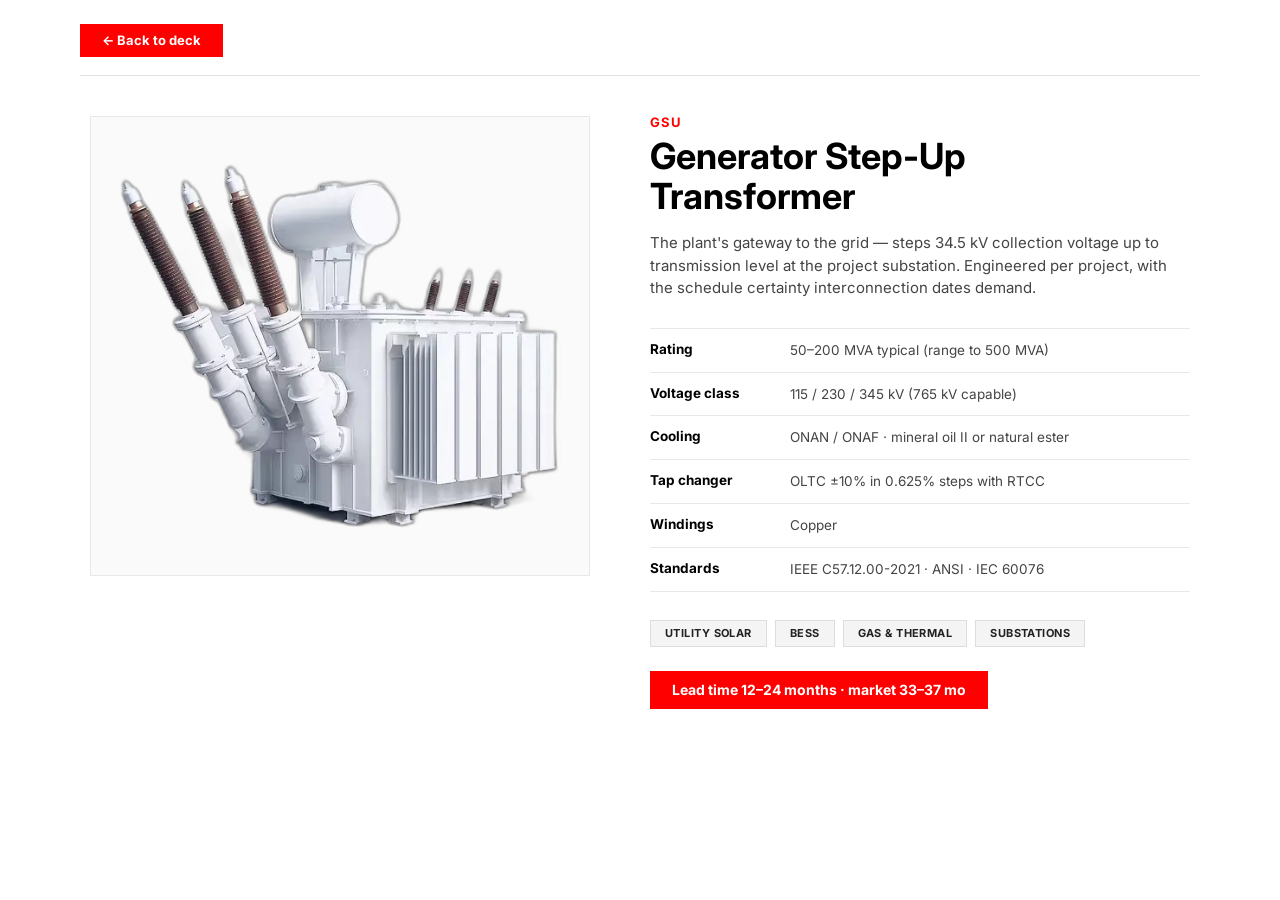
==== product.html @ 0262c98a "new changes in rwd" ====
<!DOCTYPE html>
<html lang="en">

<head>
  <meta charset="UTF-8" />
  <meta name="viewport" content="width=device-width, initial-scale=1.0" />
  <title>Product Details – Unimacts</title>
  <link rel="preconnect" href="https://fonts.googleapis.com" />
  <link rel="preconnect" href="https://fonts.gstatic.com" crossorigin />
  <link
    href="https://fonts.googleapis.com/css2?family=Kanit:wght@400;500;600&family=Inter:wght@400;500;600;700;800&display=swap"
    rel="stylesheet" />
  <link rel="stylesheet" href="style.css" />
  <style>
    /* Standalone Product Page Specific Styles */
    body {
      background: #fff;
      color: #111;
      font-family: Inter, sans-serif;
      margin: 0;
      padding: 0;
      min-height: 100vh;
    }

    .product-standalone {
      width: 100%;
      max-width: 1200px;
      margin: 0 auto;
      padding: 24px 40px 60px;
      box-sizing: border-box;
    }

    .ps-header {
      display: flex;
      align-items: center;
      justify-content: space-between;
      padding-bottom: 18px;
      border-bottom: 1px solid #e0e0e0;
      margin-bottom: 40px;
    }

    .ps-back {
      background: #FF0000;
      color: #fff;
      border: none;
      padding: 10px 22px;
      font: 700 13px/1 Inter, sans-serif;
      cursor: pointer;
      text-decoration: none;
      display: inline-flex;
      align-items: center;
      gap: 6px;
      transition: background 0.15s;
    }

    .ps-back:hover {
      background: #d00000;
    }

    .ps-nav {
      display: flex;
      align-items: center;
      gap: 0;
    }

    .ps-nav-btn {
      background: #f4f4f4;
      border: 1px solid #ddd;
      padding: 9px 18px;
      font: 700 12px/1 Inter, sans-serif;
      cursor: pointer;
      color: #000;
      text-transform: uppercase;
      transition: background 0.15s;
    }

    .ps-nav-btn:hover:not(:disabled) {
      background: #e5e5e5;
    }

    .ps-nav-btn:disabled {
      opacity: 0.35;
      cursor: default;
    }

    .ps-counter {
      border-top: 1px solid #ddd;
      border-bottom: 1px solid #ddd;
      padding: 9px 16px;
      font: 500 13px/1 Inter, sans-serif;
      color: #333;
      white-space: nowrap;
      background: #fff;
    }

    .ps-body {
      display: flex;
      align-items: flex-start;
      justify-content: center;
      gap: 60px;
    }

    .ps-image-wrap {
      flex: 0 0 500px;
      width: 500px;
      height: 460px;
      background: #fafafa;
      border: 1px solid #e8e8e8;
      display: flex;
      align-items: center;
      justify-content: center;
      padding: 24px;
      box-sizing: border-box;
    }

    .ps-image {
      max-width: 100%;
      max-height: 100%;
      object-fit: contain;
    }

    .ps-details {
      flex: 1;
      max-width: 540px;
      display: flex;
      flex-direction: column;
    }

    .ps-code {
      font: 700 13px/1 Inter, sans-serif;
      letter-spacing: 0.06em;
      color: #FF0000;
      text-transform: uppercase;
      margin-bottom: 8px;
      display: block;
    }

    .ps-name {
      font: 700 36px/1.1 Inter, sans-serif;
      color: #000;
      margin-bottom: 16px;
    }

    .ps-desc {
      font: 400 15px/1.5 Inter, sans-serif;
      color: #444;
      margin-bottom: 28px;
    }

    .ps-specs {
      width: 100%;
      border-collapse: collapse;
      margin-bottom: 28px;
    }

    .ps-specs tr {
      border-top: 1px solid #e8e8e8;
    }

    .ps-specs tr:last-child {
      border-bottom: 1px solid #e8e8e8;
    }

    .ps-spec-label {
      font: 700 13.5px/1.3 Inter, sans-serif;
      color: #000;
      padding: 12px 16px 12px 0;
      width: 140px;
      vertical-align: top;
    }

    .ps-spec-val {
      font: 400 13.5px/1.4 Inter, sans-serif;
      color: #444;
      padding: 12px 0;
    }

    .ps-tags {
      display: flex;
      flex-wrap: wrap;
      gap: 8px;
      margin-bottom: 24px;
    }

    .ps-tag {
      background: #f4f4f4;
      border: 1px solid #ddd;
      padding: 7px 14px;
      font: 700 11px/1 Inter, sans-serif;
      letter-spacing: 0.04em;
      color: #222;
      text-transform: uppercase;
    }

    .ps-lead {
      display: inline-block;
      width: fit-content;
      background: #FF0000;
      padding: 12px 22px;
      font: 700 14px/1 Inter, sans-serif;
      color: #fff;
    }

    .ps-nav-bottom {
      display: none;
    }

    /* Mobile RWD Rules */
    @media (max-width: 768px) {
      .product-standalone {
        padding: 16px 16px 40px;
      }

      .ps-header {
        padding-bottom: 12px;
        margin-bottom: 20px;
        border-bottom: 1px solid #ebebeb;
      }

      .ps-back {
        padding: 10px 16px;
        font-size: 13px;
      }

      .ps-body {
        flex-direction: column;
        gap: 20px;
        align-items: stretch;
      }

      .ps-image-wrap {
        width: 100%;
        height: 260px;
        flex: none;
        padding: 16px;
        border: none;
      }

      .ps-details {
        max-width: 100%;
      }

      .ps-name {
        font-size: 22px;
        margin-bottom: 10px;
      }

      .ps-desc {
        font-size: 13px;
        margin-bottom: 20px;
      }

      .ps-specs {
        margin-bottom: 20px;
      }

      .ps-spec-label {
        font-size: 13px;
        width: 40%;
      }

      .ps-spec-val {
        font-size: 13px;
        width: 60%;
      }

      .ps-tags {
        display: grid;
        grid-template-columns: 1fr 1fr;
        gap: 8px;
        margin-bottom: 20px;
      }

      .ps-tag {
        text-align: center;
        justify-content: center;
        padding: 10px 8px;
        border: none;
      }

      .ps-lead {
        display: block;
        width: 100%;
        text-align: center;
        box-sizing: border-box;
        margin-bottom: 20px;
      }

      .ps-nav-bottom {
        display: flex;
        align-items: center;
        justify-content: space-between;
        padding-top: 16px;
        border-top: 1px solid #ebebeb;
        margin-top: 10px;
        width: 100%;
      }
    }
  </style>
</head>

<body>
  <div class="product-standalone">
    <header class="ps-header">
      <a class="ps-back" href="index.html">← Back to deck</a>
    </header>

    <main class="ps-body">
      <div class="ps-image-wrap">
        <img class="ps-image" id="ps-image" src="" alt="" />
      </div>
      <div class="ps-details">
        <span class="ps-code" id="ps-code"></span>
        <h2 class="ps-name" id="ps-name"></h2>
        <p class="ps-desc" id="ps-desc"></p>
        <table class="ps-specs" id="ps-specs"></table>
        <div class="ps-tags" id="ps-tags"></div>
        <div class="ps-lead" id="ps-lead"></div>

        <nav class="ps-nav ps-nav-bottom">
          <button class="ps-nav-btn" id="ps-prev-bottom">← Prev</button>
          <span class="ps-counter" id="ps-counter-bottom">1 / 21</span>
          <button class="ps-nav-btn" id="ps-next-bottom">Next →</button>
        </nav>
      </div>
    </main>
  </div>

  <script>
    (() => {
      const PRODUCTS = [
        {
          code: 'GSU', name: 'Generator Step-Up\nTransformer', category: 'SOLAR & BESS',
          desc: 'The plant\'s gateway to the grid — steps 34.5 kV collection voltage up to transmission level at the project substation. Engineered per project, with the schedule certainty interconnection dates demand.',
          specs: [
            ['Rating', '50–200 MVA typical (range to 500 MVA)'],
            ['Voltage class', '115 / 230 / 345 kV (765 kV capable)'],
            ['Cooling', 'ONAN / ONAF · mineral oil II or natural ester'],
            ['Tap changer', 'OLTC ±10% in 0.625% steps with RTCC'],
            ['Windings', 'Copper'],
            ['Standards', 'IEEE C57.12.00-2021 · ANSI · IEC 60076'],
          ],
          tags: ['UTILITY SOLAR', 'BESS', 'GAS & THERMAL', 'SUBSTATIONS'],
          lead: 'Lead time 12–24 months · market 33–37 mo',
          img: 'public/prod_big.png'
        },
        {
          code: 'MVS', name: 'MV Switchgear &\nReclosers', category: 'SOLAR & BESS',
          desc: 'Collection-system switching and protection at 34.5 kV — RMU loops, arc-resistant lineups and reclosers with IEC 61850 communication for full SCADA integration.',
          specs: [
            ['Voltage', '34.5 kV collection system'],
            ['Configuration', 'RMU, arc-resistant, load-break'],
            ['Interrupting', 'Vacuum or SF₆ · 25 kA'],
            ['Protection', 'IED relay · IEC 61850 / DNP3 SCADA ready'],
            ['Enclosure', 'NEMA 3R · stainless hardware'],
            ['Standards', 'IEEE C37 · IEC 62271'],
          ],
          tags: ['UTILITY SOLAR', 'BESS'],
          lead: 'Lead time 14–20 months · market 24–30 mo',
          img: 'public/prod_big2.png'
        },
        {
          code: 'HVS / GIS', name: 'HV Switchgear &\nBreakers', category: 'SOLAR & BESS',
          desc: 'Transmission-level interruption from 115 to 345 kV in dead-tank or GIS configurations — engineered to match interconnection queue requirements and site footprint constraints.',
          specs: [
            ['Voltage', '115–345 kV'],
            ['Type', 'Dead-tank · AIS / GIS'],
            ['Interrupting', '40–63 kA · 3-cycle'],
            ['Operation', 'Motor-operated · spring-charged mechanism'],
            ['Monitoring', 'SF₆ density, partial discharge optional'],
            ['Standards', 'IEEE C37.06 · IEC 62271-100'],
          ],
          tags: ['UTILITY SOLAR', 'GAS & THERMAL', 'SUBSTATIONS'],
          lead: 'Lead time 18–26 months · market 30–40 mo',
          img: 'public/prod_big3.png'
        },
        {
          code: 'AUX', name: 'Station-Service /\nAuxiliary', category: 'SOLAR & BESS',
          desc: 'House power for inverter skids, tracker drives and plant controls — compact pad-mount or unit-substation packages pre-tested and ready to drop on concrete pads.',
          specs: [
            ['Rating', '0.5–2 MVA'],
            ['Primary', '34.5 kV or 13.8 kV'],
            ['Secondary', '480Y/277 V or 208Y/120 V'],
            ['Type', 'Pad-mount or unit-substation'],
            ['Windings', 'Copper · aluminum available'],
            ['Standards', 'IEEE C57.12.20 · ANSI'],
          ],
          tags: ['UTILITY SOLAR', 'BESS', 'SUBSTATIONS'],
          lead: 'Lead time 8–14 months · market 16–24 mo',
          img: 'public/prod_big4.png'
        },
        {
          code: 'PMT', name: 'Pad-Mount\nDistribution', category: 'SOLAR & BESS',
          desc: 'Step-up transformers at each solar inverter or BESS container — loop-feed, radial, vegetable oil (FR3) options for environmental compliance.',
          specs: [
            ['Rating', '1–5 MVA'],
            ['Primary', '34.5 kV'],
            ['Secondary', '600 V / 800 V / 1.5 kV'],
            ['Fluid', 'FR3 natural ester / mineral oil'],
            ['Protection', 'Bay-O-Net, current-limiting fuses'],
            ['Standards', 'IEEE C57.12.34 · ANSI'],
          ],
          tags: ['UTILITY SOLAR', 'BESS'],
          lead: 'Lead time 10–16 months · market 20–28 mo',
          img: 'public/prod_big5.png'
        },
        {
          code: 'IDC', name: 'Inverter Duty\nTransformers', category: 'SOLAR & BESS',
          desc: 'Multi-winding transformers designed for non-linear harmonic loads from central PV inverters — electrostatic shielding, heavy copper windings and custom voltage taps.',
          specs: [
            ['Rating', '2.5–7.5 MVA'],
            ['Winding config', '3-winding or 4-winding (split LV)'],
            ['Primary', '34.5 kV'],
            ['Secondary', '600 V–1.5 kV inverter outputs'],
            ['Shielding', 'Electrostatic shield between HV & LV'],
            ['Standards', 'IEEE C57.159 · IEC 60076-16'],
          ],
          tags: ['UTILITY SOLAR'],
          lead: 'Lead time 12–18 months · market 24–32 mo',
          img: 'public/prod_big6.png'
        },
        {
          code: 'BXT', name: 'BESS Coupling\nTransformers', category: 'SOLAR & BESS',
          desc: 'Bidirectional power flow transformers engineered for rapid ramp-rate thermal cycling in battery storage systems — reinforced mechanical clamping and low-loss core steel.',
          specs: [
            ['Rating', '2–6 MVA'],
            ['Duty', 'Bi-directional charge / discharge'],
            ['Thermal class', '65°C rise / 80°C hot-spot rating'],
            ['Fluid', 'Synthetic ester / FR3 / mineral oil'],
            ['Taps', 'DETC ±2 × 2.5%'],
            ['Standards', 'IEEE C57.12.00 · IEC 60076'],
          ],
          tags: ['BESS'],
          lead: 'Lead time 10–16 months · market 22–30 mo',
          img: 'public/prod_big7.png'
        },
        {
          code: 'CAB', name: 'Medium Voltage\nCable & Bus', category: 'SOLAR & BESS',
          desc: '34.5 kV feeder cables, junction boxes and rigid busbar systems connecting inverter skids to the project substation — EPR / XLPE insulation with aluminum or copper conductors.',
          specs: [
            ['Voltage', '35 kV MV distribution'],
            ['Conductor', 'Copper or aluminum (MV-105)'],
            ['Insulation', 'EPR or TR-XLPE 133% insulation level'],
            ['Shielding', '5 mil copper tape / concentric neutral'],
            ['Jacket', 'PVC / PE sunlight-resistant'],
            ['Standards', 'ICEA S-94-649 · AEIC CS8 · UL 1072'],
          ],
          tags: ['UTILITY SOLAR', 'BESS', 'SUBSTATIONS'],
          lead: 'Lead time 6–10 months · market 14–20 mo',
          img: 'public/prod_big8.png'
        },
        {
          code: 'GSU-D', name: 'Generator Step-Up\n(Data Centre)', category: 'DATA CENTRES',
          desc: 'Dedicated high-reliability step-up transformers connecting hyperscale campus substations to utility 115–345 kV lines — engineered for zero unscheduled downtime.',
          specs: [
            ['Rating', '100–300 MVA'],
            ['Primary', '115 / 230 / 345 kV'],
            ['Secondary', '34.5 kV or 13.8 kV distribution'],
            ['Redundancy', 'N+1 / N+2 design alignment'],
            ['Noise level', 'Reduced sound levels (<65 dB available)'],
            ['Standards', 'IEEE C57.12.00 · ANSI'],
          ],
          tags: ['DATA CENTRES', 'SUBSTATIONS'],
          lead: 'Lead time 14–22 months · market 30–38 mo',
          img: 'public/prod_big9.png'
        },
        {
          code: 'DRY', name: 'Cast Resin Dry-Type\nTransformers', category: 'DATA CENTRES',
          desc: 'Indoor white-space power distribution transformers — epoxy cast resin insulation eliminates fire hazard, liquid leaks and toxic fumes inside server halls.',
          specs: [
            ['Rating', '500 kVA – 5 MVA'],
            ['Voltage', '15 kV / 34.5 kV primary · 480 V secondary'],
            ['Enclosure', 'NEMA 1 / NEMA 3R ventilated'],
            ['Class', 'Class H (180°C) / F (155°C)'],
            ['Fire rating', 'F1 fire behavior / C2 climatic class'],
            ['Standards', 'IEEE C57.12.01 · IEC 60076-11'],
          ],
          tags: ['DATA CENTRES'],
          lead: 'Lead time 6–12 months · market 14–22 mo',
          img: 'public/prod_big10.png'
        },
        {
          code: 'PDU', name: 'Power Distribution\nUnits (PDU)', category: 'DATA CENTRES',
          desc: 'Precision server-rack power conditioning and monitoring units — integrated isolation transformer, static switch, branch circuit monitoring and intelligent RPP outputs.',
          specs: [
            ['Rating', '100–800 kVA'],
            ['Input', '480 V 3-phase'],
            ['Output', '208Y/120 V or 415Y/240 V'],
            ['Monitoring', 'Individual breaker metering · Modbus/SNMP'],
            ['Efficiency', 'DOE 2016 high-efficiency core'],
            ['Standards', 'UL 60950-1 · UL 891 · NFPA 70'],
          ],
          tags: ['DATA CENTRES'],
          lead: 'Lead time 4–8 months · market 12–18 mo',
          img: 'public/prod_big11.png'
        },
        {
          code: 'STS', name: 'Static Transfer\nSwitches', category: 'DATA CENTRES',
          desc: 'Sub-cycle transfer switches providing seamless transfer between two independent AC sources for dual-corded server redundancy.',
          specs: [
            ['Rating', '100–1200 A'],
            ['Transfer time', '<4 ms (quarter cycle)'],
            ['Voltage', '208 V / 480 V 3-phase'],
            ['Topology', 'SCR solid-state switching'],
            ['Communication', 'Dual Ethernet · SNMP · Modbus TCP'],
            ['Standards', 'UL 1008S · IEC 62310'],
          ],
          tags: ['DATA CENTRES'],
          lead: 'Lead time 4–8 months · market 10–16 mo',
          img: 'public/prod_big12.png'
        },
        {
          code: 'UPS', name: 'Uninterruptible Power\nSupply Systems', category: 'DATA CENTRES',
          desc: 'Hyperscale modular double-conversion UPS systems — high-density VFR topology with lithium-ion battery cabinet integration for continuous mission-critical uptime.',
          specs: [
            ['Rating', '500 kW – 2.5 MW per module'],
            ['Efficiency', 'Up to 99% in ECO mode / 97% double-conv.'],
            ['Battery', 'Li-ion or VRLA cabinet compatible'],
            ['Parallel', 'Up to 8 modules (20 MW capacity)'],
            ['Standards', 'UL 1778 · IEC 62040'],
          ],
          tags: ['DATA CENTRES'],
          lead: 'Lead time 8–14 months · market 18–26 mo',
          img: 'public/prod_big13.png'
        },
        {
          code: 'BUS', name: 'High-Current Busway\n& Trackway', category: 'DATA CENTRES',
          desc: 'Overhead plug-in busway for flexible server rack power distribution — continuous open-channel track design allows instant tap-off box repositioning.',
          specs: [
            ['Rating', '800–5000 A'],
            ['Conductor', '100% copper or aluminum'],
            ['Voltage', 'Up to 600 V AC'],
            ['Short circuit', 'Up to 100 kA RMS symmetrical'],
            ['Standards', 'UL 857 · IEC 61439-6'],
          ],
          tags: ['DATA CENTRES'],
          lead: 'Lead time 4–8 months · market 10–16 mo',
          img: 'public/prod_big14.png'
        },
        {
          code: 'LVS', name: 'Low Voltage\nSwitchboards', category: 'DATA CENTRES',
          desc: 'Main distribution switchboards accepting transformer outputs and feeding PDUs, chillers and UPS trains — Drawout air circuit breakers with high interrupting capacity.',
          specs: [
            ['Rating', '2000–6000 A'],
            ['Voltage', '480 V / 600 V AC'],
            ['Breakers', 'Drawout power circuit breakers (100 kA)'],
            ['Form', 'Form 4 separation for maximum safety'],
            ['Standards', 'UL 891 · NEMA PB2 · ANSI C37.20.1'],
          ],
          tags: ['DATA CENTRES'],
          lead: 'Lead time 6–12 months · market 16–22 mo',
          img: 'public/prod_big15.png'
        },
        {
          code: 'MDS', name: 'Medium Voltage\nData Centre Sub', category: 'DATA CENTRES',
          desc: 'Turnkey indoor MV lineup for data centre central utility plants — 15–34.5 kV arc-resistant switchgear feeding multiple facility unit-substations.',
          specs: [
            ['Voltage', '13.8 kV / 34.5 kV'],
            ['Arc rating', 'Type 2B arc-resistant per IEEE C37.20.7'],
            ['Bus', '3000 A main bus · silver-plated copper'],
            ['Control', 'Dual redundant DC control power'],
            ['Standards', 'IEEE C37.20.2 · UL 1558'],
          ],
          tags: ['DATA CENTRES', 'SUBSTATIONS'],
          lead: 'Lead time 10–16 months · market 22–30 mo',
          img: 'public/prod_big16.png'
        },
        {
          code: 'GEN', name: 'Backup Diesel / Gas\nGenerator Sets', category: 'DATA CENTRES',
          desc: 'Mission-critical emergency standby generator packages — fast-start engines capable of accepting 100% block load in single step within 10 seconds.',
          specs: [
            ['Output', '2.0–4.0 MW per generator unit'],
            ['Engine', 'Tier 4 Final or EPA certified standby'],
            ['Enclosure', 'Walk-in sound-attenuated (75 dBA @ 7m)'],
            ['Fuel', 'Diesel / HVO biofuels / Natural Gas'],
            ['Standards', 'ISO 8528 · NFPA 110 Level 1'],
          ],
          tags: ['DATA CENTRES'],
          lead: 'Lead time 12–20 months · market 26–36 mo',
          img: 'public/prod_big17.png'
        },
        {
          code: 'ATS', name: 'Automatic Transfer\nSwitches', category: 'DATA CENTRES',
          desc: 'Utility-to-generator transfer switches with bypass-isolation design for maintenance without interrupting power to downstream data loads.',
          specs: [
            ['Rating', '800–4000 A'],
            ['Type', 'Bypass-isolation · open or closed transition'],
            ['Controller', 'Microprocessor touch-screen logic'],
            ['Enclosure', 'NEMA 1 / 3R stainless steel'],
            ['Standards', 'UL 1008 · NFPA 110'],
          ],
          tags: ['DATA CENTRES'],
          lead: 'Lead time 4–8 months · market 12–18 mo',
          img: 'public/prod_big18.png'
        },
        {
          code: 'CHL', name: 'Chiller Plant Power\n& Controls', category: 'DATA CENTRES',
          desc: 'Power distribution and variable frequency drive panels for data centre liquid cooling and CRAH/CRAC environmental control systems.',
          specs: [
            ['Rating', '480 V 3-phase'],
            ['Drive type', 'Active front-end VFD (low THD)'],
            ['Enclosure', 'NEMA 12 / 3R outdoor'],
            ['SCADA', 'BACnet IP / Modbus TCP integrated'],
            ['Standards', 'UL 508A · IEEE 519'],
          ],
          tags: ['DATA CENTRES'],
          lead: 'Lead time 6–10 months · market 14–20 mo',
          img: 'public/prod_big19.png'
        },
        {
          code: 'RHR', name: 'Harmonic Filters &\nReactors', category: 'DATA CENTRES',
          desc: 'Active and passive harmonic mitigation systems protecting facility power quality from VFD and UPS non-linear feedback.',
          specs: [
            ['Rating', '50–600 A active filter current'],
            ['Mitigation', '<5% THD-I compliant with IEEE 519'],
            ['Voltage', '480 V / 600 V'],
            ['Response', '<1 ms fast dynamic correction'],
            ['Standards', 'IEEE 519-2014 · UL 508'],
          ],
          tags: ['DATA CENTRES'],
          lead: 'Lead time 4–8 months · market 10–14 mo',
          img: 'public/prod_big20.png'
        },
        {
          code: 'RPP', name: 'Remote Power\nPanels (RPP)', category: 'DATA CENTRES',
          desc: 'Ultra-compact floor-mount distribution panels extending PDU capacity directly into high-density server rows.',
          specs: [
            ['Rating', '150–400 A'],
            ['Panelboards', 'Up to 4 × 42-circuit panelboards (168 ccts)'],
            ['Monitoring', 'Current, voltage, power per branch circuit'],
            ['Footprint', '24" x 24" tile-matching cabinet'],
            ['Standards', 'UL 891 · NFPA 70'],
          ],
          tags: ['DATA CENTRES'],
          lead: 'Lead time 4–8 months · market 10–14 mo',
          img: 'public/prod_big21.png'
        },
      ];

      const urlParams = new URLSearchParams(window.location.search);
      let productIdx = parseInt(urlParams.get('id') || '0', 10);
      if (isNaN(productIdx) || productIdx < 0 || productIdx >= PRODUCTS.length) {
        productIdx = 0;
      }

      const psImage = document.getElementById('ps-image');
      const psCode = document.getElementById('ps-code');
      const psName = document.getElementById('ps-name');
      const psDesc = document.getElementById('ps-desc');
      const psSpecs = document.getElementById('ps-specs');
      const psTags = document.getElementById('ps-tags');
      const psLead = document.getElementById('ps-lead');
      const psCounterTop = document.getElementById('ps-counter');
      const psCounterBottom = document.getElementById('ps-counter-bottom');
      const psPrevTop = document.getElementById('ps-prev');
      const psNextTop = document.getElementById('ps-next');
      const psPrevBottom = document.getElementById('ps-prev-bottom');
      const psNextBottom = document.getElementById('ps-next-bottom');

      function render(idx) {
        productIdx = idx;
        const p = PRODUCTS[idx];
        document.title = `${p.code} – ${p.name.replace('\n', ' ')} | Unimacts`;
        const countStr = `${idx + 1} / ${PRODUCTS.length}`;
        if (psCounterTop) psCounterTop.textContent = countStr;
        if (psCounterBottom) psCounterBottom.textContent = countStr;
        psImage.src = p.img;
        psImage.alt = p.name.replace('\n', ' ');
        psCode.textContent = p.code;
        psName.innerHTML = p.name.replace('\n', '<br>');
        psDesc.textContent = p.desc;

        psSpecs.innerHTML = p.specs.map(([label, val]) =>
          `<tr><td class="ps-spec-label">${label}</td><td class="ps-spec-val">${val}</td></tr>`
        ).join('');

        psTags.innerHTML = p.tags.map(t => `<span class="ps-tag">${t}</span>`).join('');
        psLead.textContent = p.lead;

        const isFirst = idx === 0;
        const isLast = idx === PRODUCTS.length - 1;
        if (psPrevTop) psPrevTop.disabled = isFirst;
        if (psNextTop) psNextTop.disabled = isLast;
        if (psPrevBottom) psPrevBottom.disabled = isFirst;
        if (psNextBottom) psNextBottom.disabled = isLast;

        // Update URL search query without full reload
        const newUrl = `${window.location.pathname}?id=${idx}`;
        window.history.replaceState({ path: newUrl }, '', newUrl);
      }

      function navigate(newIdx) {
        if (newIdx >= 0 && newIdx < PRODUCTS.length) {
          render(newIdx);
          window.scrollTo({ top: 0, behavior: 'smooth' });
        }
      }

      if (psPrevTop) psPrevTop.addEventListener('click', () => navigate(productIdx - 1));
      if (psNextTop) psNextTop.addEventListener('click', () => navigate(productIdx + 1));
      if (psPrevBottom) psPrevBottom.addEventListener('click', () => navigate(productIdx - 1));
      if (psNextBottom) psNextBottom.addEventListener('click', () => navigate(productIdx + 1));

      document.addEventListener('keydown', e => {
        if (e.key === 'ArrowRight') navigate(productIdx + 1);
        if (e.key === 'ArrowLeft') navigate(productIdx - 1);
      });

      render(productIdx);
    })();
  </script>
</body>

</html>
---- style.css ----
/* ══════════════════════════════════════
   PRODUCT DETAIL OVERLAY
══════════════════════════════════════ */

.product-overlay {
  position: fixed;
  inset: 0;
  z-index: 9999;
  background: #f0f0f0;
  display: flex;
  flex-direction: column;
  font-family: Inter, Arial, sans-serif;
}

.product-overlay[hidden] {
  display: none !important;
}

.po-header {
  display: flex;
  align-items: center;
  gap: 20px;
  padding: 0 28px;
  height: 56px;
  background: #fff;
  border-bottom: 1px solid #e0e0e0;
  flex-shrink: 0;
}

.po-back {
  background: #e02020;
  color: #fff;
  border: none;
  padding: 0 18px;
  height: 36px;
  font:
    600 13px/1 Inter,
    sans-serif;
  cursor: pointer;
  white-space: nowrap;
  flex-shrink: 0;
}

.po-category {
  font:
    600 13px/1 Inter,
    sans-serif;
  letter-spacing: 0.04em;
  color: #222;
  flex: 1;
}

.po-nav {
  display: flex;
  align-items: center;
  gap: 0;
  flex-shrink: 0;
}

.po-nav-btn {
  background: #fff;
  border: 1px solid #ccc;
  padding: 0 16px;
  height: 36px;
  font:
    500 13px/1 Inter,
    sans-serif;
  cursor: pointer;
  color: #222;
  transition: background 0.15s;
}

.po-nav-btn:hover {
  background: #f5f5f5;
}

.po-nav-btn:disabled {
  opacity: 0.35;
  cursor: default;
}

.po-counter {
  border-top: 1px solid #ccc;
  border-bottom: 1px solid #ccc;
  padding: 0 18px;
  height: 36px;
  display: flex;
  align-items: center;
  font:
    400 13px/1 Inter,
    sans-serif;
  color: #444;
  white-space: nowrap;
}

.po-body {
  flex: 1;
  display: flex;
  align-items: flex-start;
  justify-content: center;
  gap: 60px;
  padding: 48px 60px;
  min-height: 0;
  overflow: auto;
}

.po-image-wrap {
  flex: 0 0 510px;
  width: 510px;
  height: 480px;
  background: #fff;
  display: flex;
  align-items: center;
  justify-content: center;
  flex-shrink: 0;
  border: 1px solid #e8e8e8;
}

.po-image {
  max-width: 90%;
  max-height: 90%;
  object-fit: contain;
}

.po-details {
  flex: 1;
  min-width: 0;
  max-width: 540px;
  display: flex;
  flex-direction: column;
}

.po-code {
  font:
    700 12px/1 Inter,
    sans-serif;
  letter-spacing: 0.08em;
  color: #e02020;
  text-transform: uppercase;
  margin-bottom: 10px;
  display: block;
}

.po-name {
  font:
    700 38px/1.1 Inter,
    sans-serif;
  color: #111;
  margin-bottom: 20px;
}

.po-desc {
  font:
    400 15px/1.55 Inter,
    sans-serif;
  color: #444;
  margin-bottom: 28px;
}

.po-specs {
  width: 100%;
  border-collapse: collapse;
  margin-bottom: 28px;
}

.po-specs tr {
  border-top: 1px solid #ddd;
}

.po-specs tr:last-child {
  border-bottom: 1px solid #ddd;
}

.po-spec-label {
  font:
    700 13.5px/1 Inter,
    sans-serif;
  color: #111;
  padding: 11px 20px 11px 0;
  width: 140px;
  vertical-align: top;
  white-space: nowrap;
}

.po-spec-val {
  font:
    400 13.5px/1.4 Inter,
    sans-serif;
  color: #444;
  padding: 11px 0;
}

.po-tags {
  display: flex;
  flex-wrap: wrap;
  gap: 8px;
  margin-bottom: 20px;
}

.po-tag {
  border: 1px solid #999;
  padding: 6px 14px;
  font:
    600 11px/1 Inter,
    sans-serif;
  letter-spacing: 0.06em;
  color: #333;
  text-transform: uppercase;
}

.po-lead {
  display: inline-block;
  background: #e02020;
  padding: 12px 22px;
  font:
    600 14px/1 Inter,
    sans-serif;
  color: #fff;
}

/* Hide main page controls when product detail overlay is open */
body.overlay-open .scroll-progress,
body.overlay-open .arrow-nav,
body.overlay-open .dot-nav {
  display: none !important;
}

/* ── Global resets ── */
*,
*::before,
*::after {
  box-sizing: border-box;
  margin: 0;
  padding: 0;
}

html {
  scroll-behavior: smooth;
}

@media (min-width: 851px) {
  html {
    scroll-snap-type: y mandatory;
  }
}

html,
body {
  margin: 0;
  min-height: 100%;
  overflow-x: hidden;
}

body {
  font-family: Inter, Arial, sans-serif;
}

/* ── Scroll progress bar ── */
.scroll-progress {
  position: fixed;
  top: 0;
  left: 0;
  height: 5px;
  width: 0%;
  background: #ff0000;
  z-index: 2147483647;
  transition: width 0.55s cubic-bezier(0.22, 1, 0.36, 1);
  pointer-events: none;
}

/* ── Bottom-right arrow navigation ── */
.arrow-nav {
  position: fixed;
  bottom: 28px;
  right: 28px;
  display: flex;
  gap: 8px;
  z-index: 2147483647;
  pointer-events: all;
}

.arrow-btn {
  width: 38px;
  height: 38px;
  display: flex;
  align-items: center;
  justify-content: center;
  background: transparent;
  border: 1px solid rgba(255, 255, 255, 0.55);
  color: #fff;
  cursor: pointer;
  transition:
    border-color 0.25s ease,
    color 0.25s ease,
    background 0.25s ease;
}

.arrow-btn:hover {
  background: rgba(255, 255, 255, 0.12);
  border-color: rgba(255, 255, 255, 0.9);
}

.arrow-btn:disabled {
  opacity: 0.25;
  cursor: default;
  pointer-events: none;
}

/* On light sections switch to dark */
.arrow-nav.on-light .arrow-btn {
  border-color: rgba(0, 0, 0, 0.4);
  color: #000;
}

.arrow-nav.on-light .arrow-btn:hover {
  background: rgba(0, 0, 0, 0.08);
  border-color: rgba(0, 0, 0, 0.85);
}

/* ── Vertical dot navigation ── */
.dot-nav {
  display: none;
}

.dot {
  width: 9px;
  height: 9px;
  border-radius: 50%;
  border: none;
  background: rgba(255, 255, 255, 0.3);
  cursor: pointer;
  padding: 0;
  transition:
    background 0.3s ease,
    transform 0.3s ease;
  flex-shrink: 0;
}

.dot:hover {
  background: rgba(255, 255, 255, 0.65);
  transform: scale(1.3);
}

.dot.is-active {
  background: #fff;
  transform: scale(1.45);
}

/* Black dots on white-background sections */
.dot-nav.on-light .dot {
  background: rgba(0, 0, 0, 0.22);
}

.dot-nav.on-light .dot:hover {
  background: rgba(0, 0, 0, 0.55);
  transform: scale(1.3);
}

.dot-nav.on-light .dot.is-active {
  background: #000;
  transform: scale(1.45);
}

/* Scroll-snap alignment */
@media (min-width: 851px) {

  body>.hero,
  body>main,
  body>section {
    scroll-snap-align: start;
    scroll-snap-stop: always;
  }
}

/* Per-element staggered reveal */
.reveal {
  opacity: 0;
  transform: translateY(30px);
  transition:
    opacity 0.6s cubic-bezier(0.22, 1, 0.36, 1),
    transform 0.6s cubic-bezier(0.22, 1, 0.36, 1);
  will-change: opacity, transform;
}

.reveal.is-visible {
  opacity: 1;
  transform: translateY(0);
}

@media (prefers-reduced-motion: reduce) {
  html {
    scroll-behavior: auto;
    scroll-snap-type: none;
  }

  .reveal {
    opacity: 1 !important;
    transform: none !important;
    transition: none !important;
  }
}

/* ══════════════════════════════════════
   SECTION 1 — HERO
══════════════════════════════════════ */

.hero {
  width: 100%;
  height: 100vh;
  background-image: url("public/Frame 1.png");
  background-size: cover;
  background-position: center;
  background-repeat: no-repeat;
  display: flex;
  align-items: stretch;
  overflow: hidden;
  position: relative;
}

.hero-container {
  width: 92%;
  max-width: 1440px;
  margin: 0 auto;
  display: flex;
  flex-direction: column;
  height: 100%;
  position: relative;
}

.hero-header {
  position: absolute;
  top: 36px;
  left: 0;
  z-index: 10;
}

.body-grid {
  flex: 1;
  position: relative;
  width: 100%;
  height: 100%;
}

.text-block {
  position: absolute;
  top: 118px;
  left: 54%;
  transform: translateX(-50%);
  z-index: 10;
  width: 820px;
  max-width: 90%;
  display: flex;
  flex-direction: column;
  align-items: center;
  text-align: center;
}

.hero-heading {
  display: block;
  visibility: visible;
  width: 100%;
  color: #fff;
  text-align: center;
  font-family: "Kanit", sans-serif;
  font-size: 42px;
  font-weight: 500;
  line-height: 95%;
  letter-spacing: -0.84px;
  text-transform: uppercase;
  margin: 0 0 14px 0;
  opacity: 1;
  transform: none;
  transition: none;
  animation: none;
}

.hero-desc {
  display: block;
  visibility: visible;
  width: 680px;
  max-width: 100%;
  color: #fff;
  text-align: center;
  font-family: "Inter", sans-serif;
  font-size: 15px;
  font-weight: 400;
  line-height: 130%;
  margin: 0;
  opacity: 1;
  transform: none;
  transition: none;
  animation: none;
}

.left-col {
  position: absolute;
  bottom: 100px;
  left: 0;
  z-index: 10;
  display: flex;
  flex-direction: column;
}

.stats {
  display: flex;
  flex-direction: column;
  gap: 26px;
}

.stat {
  display: flex;
  flex-direction: column;
  gap: 2px;
}

.stat-value {
  color: #fff;
  font-family: "Kanit", sans-serif;
  font-size: 38px;
  font-weight: 600;
  line-height: 90%;
  letter-spacing: -0.76px;
  text-transform: uppercase;
}

.stat-label {
  color: #fff;
  font-family: "Inter", sans-serif;
  font-size: 15px;
  font-weight: 400;
  line-height: 120%;
  text-transform: capitalize;
}

.bottom-logo {
  position: absolute;
  bottom: 36px;
  left: 0;
  z-index: 10;
  display: flex;
  align-items: center;
}

.right-col {
  position: absolute;
  right: -30px;
  bottom: 0;
  width: 78%;
  height: 70%;
  display: flex;
  align-items: flex-end;
  justify-content: flex-end;
  z-index: 2;
  pointer-events: none;
}

.image-wrap {
  width: 100%;
  height: 100%;
  display: flex;
  align-items: flex-end;
  justify-content: flex-end;
}

.transformer-img {
  max-width: 100%;
  max-height: 100%;
  object-fit: contain;
  display: block;
  filter: drop-shadow(0 20px 40px rgba(0, 0, 0, 0.3));
}

/* ══════════════════════════════════════
   SECTION 2 — US PRESENCE
══════════════════════════════════════ */

.presence {
  min-height: 100vh;
  padding: 46px 0 38px;
  overflow: hidden;
  background: #fff;
  position: relative;
  color: #070707;
}

.presence::after {
  content: "";
  position: absolute;
  right: -1%;
  top: -10%;
  width: 45%;
  height: 66%;
  opacity: 1;
  background: url("public/bg_map_us.png") right top / contain no-repeat;
  pointer-events: none;
}

.container {
  width: 95%;
  max-width: 1339px;
  margin: auto;
  position: relative;
  z-index: 1;
}

.section-head {
  display: flex;
  align-items: center;
  gap: 27px;
  font-size: 24px;
  line-height: 1;
  font-weight: 700;
  margin: 1px 0 30px;
}

.section-head i {
  height: 2px;
  flex: 1;
  background: #ed1017;
}

.presence h1 {
  font-size: 37px;
  line-height: 1.1;
  letter-spacing: 0;
  margin: 0 0 18px;
  font-weight: 700;
}

.presence h1 strong {
  color: #ff0808;
  font-weight: 700;
}

.cards {
  display: grid;
  grid-template-columns: 1fr 1fr;
  gap: 21px;
}

.unimacts-card,
.zetwerk-card {
  height: 489px;
  padding: 20px;
  position: relative;
}

.unimacts-card {
  background: #f5f5f5;
}

.unimacts-mark,
.footer-mark {
  display: inline-flex;
  flex-direction: column;
  line-height: 0.85;
}

.unimacts-mark b,
.footer-mark b {
  color: #f10d15;
  font-size: 25px;
  font-weight: 800;
  font-style: italic;
  letter-spacing: -1px;
}

.unimacts-mark small,
.footer-mark small {
  color: #222;
  font-size: 7px;
  font-style: italic;
  font-weight: 700;
  text-align: right;
}

.unimacts-card h2,
.zetwerk-card h2 {
  color: #ff0b14;
  font-size: 15px;
  line-height: 1;
  margin: 27px 0 25px;
  font-weight: 800;
}

.metric-grid,
.zetwerk-metrics {
  display: grid;
  grid-template-columns: 1fr 1fr;
  row-gap: 20px;
  column-gap: 26px;
}

.metric,
.zmetric {
  display: flex;
  align-items: center;
  min-width: 0;
  gap: 9px;
}

.metric svg,
.zmetric svg {
  flex: 0 0 39px;
  width: 39px;
  height: 39px;
  fill: none;
  stroke: currentColor;
  stroke-width: 1;
}

.metric {
  color: #fb0a0a;
}

.metric.people svg {
  flex-basis: 44px;
  width: 44px;
  height: 32px;
  margin-left: -6px;
  margin-top: -6px;
}

.metric div,
.zmetric div {
  color: #090909;
  display: flex;
  flex-direction: column;
  min-width: 0;
}

.metric b,
.zmetric b {
  font-size: 29px;
  font-weight: 500;
  line-height: 1.05;
  letter-spacing: -1px;
  white-space: nowrap;
}

.metric span,
.zmetric span {
  font-size: 14px;
  line-height: 1.15;
  white-space: nowrap;
}

.story-list,
.zetwerk-list {
  list-style: none;
  margin: 28px 0 0;
  padding: 0;
  border-top: 1px solid #c9c9c9;
}

.story-list li {
  border-bottom: 1px solid #c9c9c9;
  padding: 12px 0 11px 23px;
  font-size: 14px;
  line-height: 1.35;
  position: relative;
}

.story-list li::before {
  content: "";
  position: absolute;
  width: 12px;
  height: 12px;
  border-radius: 50%;
  background: #ff0911;
  left: 0;
  top: 15px;
}

.zetwerk-card {
  color: white;
  background: #040c3c;
  overflow: hidden;
  padding: 31px 19px 18px;
}

.zetwerk-name {
  font-size: 25px;
  font-weight: 800;
  letter-spacing: -1.4px;
  position: relative;
  z-index: 1;
  margin-top: -15px;
}

.zetwerk-name sup {
  font-size: 11px;
  position: relative;
  top: -12px;
  left: 1px;
}

.zetwerk-card h2 {
  color: #d2e823;
  margin: 27px 0 20px;
  font-size: 14px;
  position: relative;
  z-index: 1;
}

.watermark {
  position: absolute;
  right: 0;
  top: 0;
  width: 221px;
  height: 79px;
  pointer-events: none;
}

.watermark svg {
  width: 100%;
  height: 100%;
  display: block;
}

.zmetric {
  color: #d2e823;
  gap: 13px;
}

.zmetric.rise svg {
  height: 30px;
}

.zmetric div {
  color: #fff;
}

.zmetric b {
  font-size: 29px;
}

.zmetric span {
  color: #f0f0f4;
}

.zetwerk-list {
  border-color: #27315b;
  margin-top: 28px;
}

.zetwerk-list li {
  padding: 12px 0 11px 20px;
  border-bottom: 1px solid #27315b;
  font-size: 14px;
  line-height: 1.25;
  position: relative;
}

.zetwerk-list li::before {
  content: "◎";
  color: #d2e823;
  position: absolute;
  left: 0;
  top: 10px;
  font-size: 17px;
}

.backed {
  margin-top: 20px;
  color: #8f96b5;
  font-size: 14px;
}

.backed>b {
  display: flex;
  margin-bottom: 11px;
  justify-content: center;
}

.backed div {
  display: flex;
  align-items: center;
  justify-content: space-between;
  gap: 12px;
}

.backed div img {
  object-fit: contain;
  opacity: 0.85;
}

.backed div img:nth-child(1) {
  width: 99px !important;
  height: 33px !important;
  aspect-ratio: 3/1;
}

/* khosla ventures */
.backed div img:nth-child(2) {
  width: 89.674px !important;
  height: 12.913px !important;
  aspect-ratio: 125/18;
}

/* Greenoaks */
.backed div img:nth-child(3) {
  width: 49.462px !important;
  height: 16.391px !important;
  aspect-ratio: 49.46/16.39;
}

/* Accel */
.backed div img:nth-child(4) {
  width: 57.444px !important;
  height: 25.838px !important;
  aspect-ratio: 57.44/25.84;
}

/* Peak XV */
.backed div img:nth-child(5) {
  width: 82.578px !important;
  height: 20.778px !important;
  aspect-ratio: 155/39;
}

/* Lightspeed */
.backed div img:nth-child(6) {
  width: 50.217px !important;
  height: 21.522px !important;
  aspect-ratio: 7/3;
}

/* D1 Capital */
.backed div img:nth-child(7) {
  width: 58.222px !important;
  height: 16.011px !important;
  aspect-ratio: 40/11;
}

/* Avenir */
.backed span {
  font-family: Georgia, serif;
  font-size: 16px;
  font-weight: 600;
}

.backed span:first-child {
  font-family: Inter, sans-serif;
  font-size: 12px;
  font-weight: 400;
}

.backed small {
  font-size: 7px;
  line-height: 1;
}

.footer-mark {
  margin: 20px 0 0 3px;
  transform: scale(0.72);
  transform-origin: left top;
}

/* ══════════════════════════════════════
   SECTION 3 — CUSTOMERS
══════════════════════════════════════ */

.customers {
  height: 100vh;
  overflow: hidden;
  background: #fff;
  color: #000;
  padding: 24px 0 31px;
}

.customers-container {
  width: 95%;
  max-width: 1340px;
  height: calc(100vh - 55px);
  margin: 0 auto;
  position: relative;
}

.customers-head {
  display: flex;
  align-items: center;
  gap: 27px;
  font:
    500 26px/normal Kanit,
    sans-serif;
  text-transform: uppercase;
}

.customers-head i {
  height: 2px;
  flex: 1;
  background: #ed1017;
}

.customers-intro {
  margin: clamp(42px, 7.8vh, 82px) 0 17px;
}

.customers-intro h2 {
  font:
    500 40px/100% Kanit,
    sans-serif;
  margin: 0 0 9px;
}

.customers-intro p {
  font:
    400 14px/24px Inter,
    sans-serif;
  margin: 0;
}

.customer-groups {
  max-width: 1224px;
}

.customer-row {
  display: grid;
  grid-template-columns: 220px 1fr;
  min-height: clamp(65px, 9vh, 115px);
  border-bottom: 1px dashed #ff2a2a;
}

.customer-row h3 {
  align-self: center;
  margin: 0;
  padding-right: 30px;
  color: #ff0710;
  font:
    700 17px/16px Inter,
    sans-serif;
}

.logo-grid {
  border-left: 2px dotted #ff2a2a;
  display: flex;
  align-items: center;
  flex-wrap: wrap;
  gap: 30px;
  padding: clamp(8px, 1.5vh, 16px) 34px;
}

.logo-grid img {
  display: block;
  width: auto;
  height: auto;
  max-height: clamp(30px, 5.5vh, 56px);
  max-width: 147px;
  object-fit: contain;
  flex: 0 0 auto;
  transition: transform 0.22s ease;
}

.logo-grid img:hover {
  transform: translateY(-3px) scale(1.04);
}

.six-logos {
  gap: 28px;
  padding-right: 0;
}

.seven-logos {
  gap: 29px;
}

.technology-row {
  min-height: clamp(90px, 13vh, 132px);
  border-bottom: 0;
}

.technology-row h3 {
  margin-top: 0;
}

.technology-logos {
  align-content: center;
  column-gap: 28px;
  row-gap: 16px;
  padding-top: clamp(15px, 2.5vh, 25px);
  padding-bottom: clamp(10px, 1.7vh, 17px);
}

.technology-logos img {
  max-height: clamp(25px, 5vh, 50px);
}

.customers-footer {
  position: absolute;
  bottom: 0;
  left: 2px;
  display: inline-flex;
  margin: 0;
}

.customers-footer svg {
  width: 90px;
  height: 15.178px;
}

/* ══════════════════════════════════════
   SECTION 4 — GW BLUEPRINT
══════════════════════════════════════ */

.gw-blueprint {
  min-height: 768px;
  background: #000;
  color: #fff;
  padding: 48px 0 26px;
}

.blueprint-container {
  width: 95%;
  max-width: 1406px;
  min-height: 694px;
  margin: 0 auto;
  position: relative;
}

.blueprint-head {
  display: flex;
  align-items: center;
  gap: 18px;
  font:
    500 26px/normal Kanit,
    sans-serif;
  text-transform: uppercase;
  position: relative;
  z-index: 2;
}

.blueprint-head i {
  height: 2px;
  flex: 1;
  background: #f00;
}

.blueprint-layout {
  display: grid;
  grid-template-columns: 43% 57%;
  position: relative;
}

.blueprint-copy {
  position: relative;
  z-index: 1;
  padding-top: 32px;
}

.blueprint-copy h2 {
  width: 570px;
  max-width: 100%;
  margin: 0;
  font:
    500 40px/100% Kanit,
    sans-serif;
}

.blueprint-tabs {
  display: flex;
  gap: 12px;
  margin-top: 22px;
}

.blueprint-tabs button {
  width: 223px;
  height: 60px;
  border: 1px solid #454545;
  background: transparent;
  color: #3f3f3f;
  font:
    700 16px/normal Inter,
    sans-serif;
  cursor: pointer;
}

.blueprint-tabs button.is-active {
  background: #f10b0b;
  border-color: #f10b0b;
  color: #fff;
}

.blueprint-gw {
  display: flex;
  flex-direction: column;
  margin-top: clamp(20px, 4.5vh, 45px);
}

.blueprint-gw b {
  color: #f00;
  font:
    500 64px/100% Kanit,
    sans-serif;
}

.blueprint-gw span {
  margin-top: 10px;
  font:
    400 14px/130% Inter,
    sans-serif;
}

.blueprint-stats {
  display: flex;
  margin-top: 40px;
}

.blueprint-stats>div {
  display: flex;
  flex-direction: column;
  min-width: 94px;
  padding: 22px 20px 0 4px;
  border-top: 1px solid #303030;
}

.blueprint-stats>div+div {
  padding-left: 8px;
  border-left: 1px solid #303030;
}

.blueprint-stats b {
  white-space: nowrap;
  font:
    600 40px/90% Kanit,
    sans-serif;
  letter-spacing: -0.8px;
  text-transform: uppercase;
}

.blueprint-stats span {
  margin-top: 8px;
  white-space: nowrap;
  font:
    400 16px/120% Inter,
    sans-serif;
  text-transform: capitalize;
}

.blueprint-map {
  position: relative;
  align-self: start;
  width: 100%;
  margin-top: 32px;
}

.blueprint-map-img {
  width: 100%;
  height: auto;
  display: block;
  border-radius: 4px;
}

.blueprint-map-img,
.blueprint-gw,
.blueprint-stats {
  transition:
    opacity 0.2s ease-in-out,
    transform 0.2s ease-in-out;
}

.gw-blueprint.is-switching .blueprint-map-img,
.gw-blueprint.is-switching .blueprint-gw,
.gw-blueprint.is-switching .blueprint-stats {
  opacity: 0;
  transform: translateY(5px);
}

.blueprint-note {
  position: absolute;
  bottom: 43px;
  left: 0;
  margin: 0;
  color: #818181;
  font:
    400 12px/15px Inter,
    sans-serif;
}

.blueprint-logo {
  position: absolute;
  left: 0;
  bottom: 0;
  width: 90px;
  height: auto;
}

/* Manufacturing view: shares the delivery view's panel geometry. */
.gw-blueprint.is-build {
  overflow: hidden;
}

.gw-blueprint.is-build .blueprint-note,
.gw-blueprint.is-build .blueprint-logo {
  z-index: 1;
}

.gw-blueprint.is-build .blueprint-map {
  position: absolute;
  z-index: 0;
  top: -31px;
  left: 28%;
  width: calc(72% + 100px);
  margin: 0;
  pointer-events: none;
}

.gw-blueprint.is-build .blueprint-stats {
  display: grid;
  grid-template-columns: 166px 169px 1fr;
  width: 570px;
}

.gw-blueprint.is-build .blueprint-stats>div {
  min-width: 0;
  padding: 17px 0 0 4px;
}

.gw-blueprint.is-build .blueprint-stats>div+div {
  padding-left: 16px;
}

.gw-blueprint.is-build .blueprint-stats b {
  font-size: 40px;
}

.gw-blueprint.is-build .blueprint-stats span {
  font-size: 16px;
}

/* ══════════════════════════════════════
   SECTION 5 — TEAM
══════════════════════════════════════ */

.team {
  height: 100vh;
  min-height: 622px;
  overflow: hidden;
  background: #fff;
  color: #000;
  padding: 42px 0 20px;
}

.team-container {
  width: 95%;
  max-width: none;
  margin: 0 auto;
}

.team-head {
  display: flex;
  align-items: center;
  gap: 20px;
  font:
    500 20px/normal Kanit,
    sans-serif;
  text-transform: uppercase;
}

.team-head i {
  height: 2px;
  flex: 1;
  background: #f00;
}

.team-summary {
  display: flex;
  align-items: center;
  justify-content: space-between;
  margin: clamp(10px, 2.5vh, 26px) 0 clamp(4px, 0.7vh, 7px);
}

.team-summary h2 {
  margin: 0;
  font:
    500 31px/100% Kanit,
    sans-serif;
}

.team-summary>div {
  display: flex;
  align-items: center;
  gap: 13px;
}

.team-summary b {
  color: #f00;
  font:
    500 31px/100% Kanit,
    sans-serif;
  white-space: nowrap;
}

.team-summary span {
  color: #696969;
  font:
    400 11px/13px Inter,
    sans-serif;
}

.team-brands {
  display: flex;
  align-items: center;
  gap: 2.3vw;
  height: clamp(35px, 5.5vh, 60px);
  margin: 0 calc(50% - 50vw);
  padding: 0 2.5vw;
  border-top: 1px solid #d5d5d5;
}

.team-brands b {
  color: #f00;
  white-space: nowrap;
  font:
    700 11px/12px Inter,
    sans-serif;
}

.brands-marquee {
  overflow: hidden;
  flex: 1;
  display: flex;
}

.brands-track {
  display: flex;
  gap: clamp(15px, 2.3vw, 40px);
  align-items: center;
  width: max-content;
  animation: marquee 25s linear infinite;
}

.brands-track img {
  display: block;
  width: auto;
  max-width: 84px;
  max-height: clamp(20px, 3.5vh, 31px);
  object-fit: contain;
  flex-shrink: 0;
}

@keyframes marquee {
  0% {
    transform: translateX(0);
  }

  100% {
    transform: translateX(-50%);
  }
}

.team-grid {
  display: grid;
  grid-template-columns: repeat(8, minmax(0, 1fr));
  gap: clamp(10px, 2vh, 22px) clamp(10px, 2vw, 23px);
  margin-top: clamp(15px, 3.5vh, 42px);
  max-width: 920px;
}

.member {
  min-width: 0;
  text-align: center;
  padding: 0 6px;
  transition: transform 0.22s ease;
  cursor: default;
}

.member:hover {
  transform: translateY(-3px);
}

.member .portrait {
  width: clamp(35px, 5vh, 60px);
  height: clamp(35px, 5vh, 60px);
  margin: 0 auto 7px;
  border-radius: 50%;
  object-fit: cover;
  display: block;
  background: #e8e8e8;
}

.member h3 {
  margin: 0;
  font:
    700 10px/100% Inter,
    sans-serif;
  white-space: nowrap;
}

.member p {
  min-height: 21px;
  margin: 4px 0 0;
  color: #6a6a6a;
  font:
    400 8px/120% Inter,
    sans-serif;
  text-transform: capitalize;
}

.previous {
  min-height: clamp(24px, 3.2vh, 33px);
  display: flex;
  align-items: center;
  justify-content: center;
  gap: 4px;
  flex-wrap: wrap;
  margin-top: 4px;
  padding-top: 5px;
  border-top: 1px solid #d8d8d8;
  color: #6b6b6b;
  font:
    700 8px/100% Inter,
    sans-serif;
}

.previous img {
  width: auto;
  max-width: 34px;
  max-height: 11px;
  object-fit: contain;
  filter: grayscale(1);
}

.previous strong {
  display: block;
  width: 100%;
  color: #3f4143;
  font-size: 11px;
  letter-spacing: 1px;
}

.previous.is-wordmark {
  flex-direction: column;
}

.team-footer {
  display: inline-flex;
  flex-direction: column;
  height: auto;
  margin: clamp(10px, 2.2vh, 24px) 0 0 2px;
  line-height: 0.85;
}

.team-footer b {
  color: #f10d15;
  font:
    italic 800 25px/1 Inter,
    sans-serif;
  letter-spacing: -1px;
}

.team-footer small {
  color: #222;
  font:
    italic 700 7px/1 Inter,
    sans-serif;
  text-align: right;
}

/* Scale the complete desktop composition with the viewport, preserving the
   proportions of the supplied 1218px-wide reference. */
@media (min-width: 531px) {
  .team {
    height: max(100vh, 51.07vw);
    min-height: 622px;
    padding: 3.45vw 0 1.64vw;
  }

  .team-container {
    width: 95%;
    max-width: none;
  }

  .team-head {
    gap: 1.64vw;
    font-size: 1.64vw;
  }

  .team-summary {
    margin: 2.14vw 0 0.57vw;
  }

  .team-summary h2,
  .team-summary b {
    font-size: 2.55vw;
  }

  .team-summary>div {
    gap: 1.07vw;
  }

  .team-summary span {
    font-size: 0.9vw;
    line-height: 1.07vw;
  }

  .team-brands {
    gap: 2.3vw;
    height: 5.01vw;
    padding: 0 2.5vw;
  }

  .team-brands b {
    font-size: 0.9vw;
    line-height: 0.99vw;
  }

  .team-brands img {
    max-width: 6.9vw;
    max-height: 2.55vw;
  }

  .team-grid {
    width: 75.5vw;
    max-width: none;
    gap: 1.8vw 1.89vw;
    margin-top: 3.45vw;
  }

  .member {
    padding: 0 0.49vw;
  }

  .member .portrait {
    width: 4.93vw;
    height: 4.93vw;
    margin-bottom: 0.57vw;
  }

  .member h3 {
    font-size: 0.82vw;
  }

  .member p {
    min-height: 1.72vw;
    margin-top: 0.33vw;
    font-size: 0.66vw;
  }

  .previous {
    min-height: 2.71vw;
    gap: 0.33vw;
    margin-top: 0.33vw;
    padding-top: 0.41vw;
    font-size: 0.66vw;
  }

  .previous img {
    max-width: 2.79vw;
    max-height: 0.9vw;
  }

  .previous strong {
    font-size: 0.9vw;
  }

  .team-footer {
    height: 1.31vw;
    margin: 1.97vw 0 0 0.16vw;
  }

  .team-footer b {
    font-size: 2.05vw;
  }

  .team-footer small {
    font-size: 0.57vw;
  }
}

/* ══════════════════════════════════════
   SECTION 6 — VALUE CHAIN
══════════════════════════════════════ */

.value-chain {
  min-height: 742px;
  background: #fff;
  color: #000;
  padding: 10px 0;
}

.value-chain-container {
  width: 95%;
  max-width: 1406px;
  margin: 0 auto;
}

.value-chain-head {
  display: flex;
  align-items: center;
  gap: 27px;
  font:
    500 26px/normal Kanit,
    sans-serif;
  text-transform: uppercase;
}

.value-chain-head i {
  height: 2px;
  flex: 1;
  background: #f00;
}

.value-chain h2 {
  margin: 42px 0 20px;
  font:
    500 40px/100% Kanit,
    sans-serif;
}

.chain-stages {
  display: grid;
  grid-template-columns: repeat(5, 1fr);
  gap: 37px;
}

.chain-stage {
  height: 210px;
  background: #e7e7e7;
  padding: 20px 19px 16px;
  position: relative;
}

.chain-stage:not(:last-child)::after {
  content: "";
  position: absolute;
  top: calc(50% - 18px);
  right: -37px;
  width: 37px;
  height: 36px;
  background-image: url('data:image/svg+xml;utf8,<svg xmlns="http://www.w3.org/2000/svg" viewBox="0 0 36 36" fill="none"><g clip-path="url(%23clip0_9303_17371)"><path d="M35.0617 16.8785L23.1393 6.93302C22.8092 6.65751 22.3492 6.59796 21.9598 6.7803C21.5703 6.9626 21.3214 7.35384 21.3214 7.78391V12.7538H1.10738C0.495395 12.7538 -0.000732422 13.25 -0.000732422 13.8619V21.5969C-0.000732422 22.2089 0.495395 22.705 1.10738 22.705H21.3214V27.6749C21.3214 28.105 21.5702 28.4962 21.9598 28.6785C22.1097 28.7486 22.27 28.783 22.4293 28.783C22.684 28.783 22.9362 28.6953 23.1393 28.5258L35.0618 18.5804C35.3142 18.0581 35.46 17.7294 35.46 17.7294C35.46 17.4008 35.3142 17.089 35.0617 16.8785Z" fill="%23FF0000"/></g><defs><clipPath id="clip0_9303_17371"><rect width="35.4595" height="35.4595" fill="white"/></clipPath></defs></svg>');
  background-size: contain;
  background-repeat: no-repeat;
  background-position: center;
}

.stage-icon {
  display: block;
  width: 30px;
  height: 30px;
  fill: none;
  stroke: #f00;
  stroke-width: 1;
  stroke-linecap: round;
  stroke-linejoin: round;
}

.chain-stage h3 {
  margin: 17px 0 6px;
  font:
    700 21px/20px Inter,
    sans-serif;
  letter-spacing: -0.5px;
}

.chain-stage b {
  color: #f00;
  font:
    700 11px/100% Inter,
    sans-serif;
}

.chain-stage p {
  position: absolute;
  bottom: 29px;
  margin: 0;
  font:
    400 11px/13px Inter,
    sans-serif;
}

.chain-stage.is-primary {
  background: #f00;
  color: #fff;
}

.chain-stage.is-primary .stage-icon {
  stroke: #fff;
}

.chain-stage.is-primary b {
  color: #fff;
}

.power-paths {
  display: grid;
  grid-template-columns: 1fr 1fr;
  gap: 19px;
  margin-top: 26px;
}

.power-path {
  min-height: 184px;
  border: 1px solid #d5d5d5;
  padding: 25px 20px;
}

.power-path h3 {
  margin: 0;
  color: #f00;
  font:
    700 18px/1 Inter,
    sans-serif;
  display: flex;
  align-items: center;
  gap: 10px;
}

.path-icon {
  width: 30px;
  height: 30px;
  fill: none;
  stroke: #f00;
  stroke-width: 1;
  stroke-linecap: round;
  stroke-linejoin: round;
}

.data-icon,
.solar-icon {
  width: 43px;
  height: 43px;
}

.path-flow {
  display: flex;
  align-items: center;
  flex-wrap: wrap;
  gap: 8px;
  margin-top: 22px;
}

.path-flow b {
  padding: 12px 11px;
  background: #f4f4f4;
  font:
    700 13px/1 Inter,
    sans-serif;
  white-space: nowrap;
}

.path-flow i {
  width: 15px;
  height: 10px;
  background: #f00;
  clip-path: polygon(0 25%, 65% 25%, 65% 0, 100% 50%, 65% 100%, 65% 75%, 0 75%);
}

.solar-path .path-flow b:nth-of-type(4) {
  margin-left: 1px;
}

.data-path .path-flow b:last-child {
  margin-top: 0;
}

.unimacts-angle {
  margin-top: 19px;
  min-height: 95px;
  padding: 26px 29px;
  box-sizing: border-box;
  border-left: 11px solid #f00;
  background: #000;
  color: #fff;
  font-family: "Inter", sans-serif;
  font-size: 16px;
  font-style: normal;
  font-weight: 400;
  line-height: 120%;
  text-transform: capitalize;
}

.unimacts-angle strong {
  color: #f00;
  margin-right: 5px;
  font-family: "Inter", sans-serif;
  font-size: 16px;
  font-style: normal;
  font-weight: 700;
  line-height: 120%;
  text-transform: capitalize;
}

.value-chain-footer {
  display: inline-flex;
  flex-direction: column;
  margin: clamp(10px, 2vh, 32px) 0 0 2px;
  line-height: 0.85;
  transform: scale(0.72);
  transform-origin: left top;
}

.value-chain-footer b {
  color: #f10d15;
  font:
    italic 800 25px/1 Inter,
    sans-serif;
  letter-spacing: -1px;
}

.value-chain-footer small {
  color: #222;
  font:
    italic 700 7px/1 Inter,
    sans-serif;
  text-align: right;
}

/* ══════════════════════════════════════
   SECTION 7 — PRODUCT PORTFOLIO
══════════════════════════════════════ */

.product-portfolio {
  min-height: 808px;
  background: #fff;
  color: #000;
  padding: 10px 0;
}

.portfolio-container {
  width: 95%;
  max-width: 1406px;
  margin: 0 auto;
}

.portfolio-head {
  display: flex;
  align-items: center;
  gap: 22px;
  font:
    500 26px/normal Kanit,
    sans-serif;
  text-transform: uppercase;
}

.portfolio-head i {
  height: 2px;
  flex: 1;
  background: #f00;
}

.portfolio-intro {
  margin: clamp(20px, 4.8vh, 52px) 0 clamp(10px, 2.8vh, 30px);
}

.portfolio-intro h2 {
  margin: 0;
  font:
    500 40px/100% Kanit,
    sans-serif;
}

.portfolio-intro p {
  margin: 7px 0 0;
  font:
    400 15px/1 Inter,
    sans-serif;
}

.product-grid {
  display: grid;
  grid-template-columns: repeat(5, minmax(0, 1fr));
  gap: 16px;
}

.product-card {
  height: clamp(220px, 30vh, 386px);
  border: 1px solid #ddd;
  display: flex;
  flex-direction: column;
  transition:
    transform 0.22s ease,
    box-shadow 0.22s ease,
    border-color 0.22s ease;
}

.product-card:hover {
  transform: translateY(-3px);
  box-shadow: 0 8px 24px rgba(0, 0, 0, 0.13);
}

.product-image {
  height: clamp(80px, 12vh, 165px);
  display: flex;
  align-items: center;
  justify-content: center;
  background: #fafafa;
  border-bottom: 1px solid #eee;
}

.product-image img {
  max-width: 82%;
  max-height: 82%;
  object-fit: contain;
}

.product-detail {
  min-height: 0;
  flex: 1;
  padding: clamp(8px, 1.2vh, 17px) clamp(8px, 1vw, 14px) clamp(6px, 1vh, 13px);
  display: flex;
  flex-direction: column;
}

.product-detail>b {
  color: #f00;
  font:
    700 13px/1 Inter,
    sans-serif;
}

.product-detail h3 {
  margin: 4px 0 10px;
  font:
    700 18px/17px Inter,
    sans-serif;
  letter-spacing: -0.4px;
}

.product-detail h3::after {
  content: "";
  display: block;
  width: 17px;
  height: 2px;
  margin-top: 4px;
  background: #f00;
}

.product-detail p {
  margin: 0;
  color: #696969;
  font:
    400 13px/18px Inter,
    sans-serif;
}

.product-detail button {
  margin-top: auto;
  padding: 12px 0 2px;
  border: 0;
  border-top: 1px solid #ddd;
  background: transparent;
  color: #f00;
  text-align: left;
  font:
    700 14px/1 Inter,
    sans-serif;
  cursor: pointer;
}

.product-detail button span {
  font-size: 20px;
  vertical-align: -1px;
}

.portfolio-note {
  min-height: clamp(38px, 5vh, 61px);
  display: flex;
  align-items: center;
  margin-top: clamp(10px, 2vh, 27px);
  padding: 0 18px;
  border-left: 11px solid #f00;
  background: #000;
  color: #fff;
  font:
    400 18px/1 Inter,
    sans-serif;
}

.portfolio-footer {
  display: inline-flex;
  flex-direction: column;
  margin: clamp(20px, 4.5vh, 50px) 0 0 2px;
  line-height: 0.85;
  transform: scale(0.72);
  transform-origin: left top;
}

.portfolio-footer b {
  color: #f10d15;
  font:
    italic 800 25px/1 Inter,
    sans-serif;
  letter-spacing: -1px;
}

.portfolio-footer small {
  color: #222;
  font:
    italic 700 7px/1 Inter,
    sans-serif;
  text-align: right;
}

/* ══════════════════════════════════════
   SECTION 8 — DATA CENTRES PORTFOLIO
══════════════════════════════════════ */

.data-portfolio {
  min-height: 762px;
  background: #fff;
  color: #000;
  padding: 25px 0 0px;
}

.data-portfolio-container {
  width: 95%;
  max-width: 1406px;
  margin: 0 auto;
}

.data-portfolio-head {
  display: flex;
  align-items: center;
  gap: 22px;
  font:
    500 26px/normal Kanit,
    sans-serif;
  text-transform: uppercase;
}

.data-portfolio-head i {
  height: 2px;
  flex: 1;
  background: #f00;
}

.data-portfolio-intro {
  margin: clamp(20px, 4.8vh, 51px) 0 clamp(15px, 3vh, 35px);
}

.data-portfolio-intro h2 {
  margin: 0;
  font:
    500 40px/100% Kanit,
    sans-serif;
}

.data-portfolio-intro p {
  margin: 7px 0 0;
  font:
    400 15px/1 Inter,
    sans-serif;
}

.data-product-row {
  display: grid;
  gap: 15px;
}

.data-transformers {
  grid-template-columns: repeat(7, minmax(0, 1fr));
}

.data-switchgear {
  grid-template-columns: repeat(9, minmax(0, 1fr));
  margin-top: 15px;
}

.data-product-row article {
  min-height: clamp(130px, 18vh, 232px);
  padding: 8px;
  border: 1px solid #e2e2e2;
  display: flex;
  flex-direction: column;
  position: relative;
  transition:
    transform 0.22s ease,
    box-shadow 0.22s ease,
    border-color 0.22s ease;
}

.data-product-row article:hover {
  transform: translateY(-3px);
  box-shadow: 0 8px 24px rgba(0, 0, 0, 0.13);
}

.data-product-row article>img {
  width: 100%;
  height: clamp(50px, 7vh, 90px);
  margin: -8px -8px 8px;
  width: calc(100% + 16px);
  object-fit: contain;
  background: #fafafa;
}

.data-product-row b {
  color: #f00;
  font:
    700 11px/1 Inter,
    sans-serif;
}

.data-product-row h3 {
  margin: 4px 0 8px;
  font:
    700 13px/13px Inter,
    sans-serif;
}

.data-product-row h3::after {
  content: "";
  display: block;
  width: 12px;
  height: 1px;
  margin-top: 6px;
  background: #f00;
}

.data-product-row p {
  margin: 0;
  color: #696969;
  font:
    400 11px/14px Inter,
    sans-serif;
}

.data-product-row button {
  margin-top: auto;
  padding: 10px 0 0;
  border: 0;
  border-top: 1px solid #e2e2e2;
  background: transparent;
  color: #f00;
  text-align: left;
  font:
    700 9px/1 Inter,
    sans-serif;
  cursor: pointer;
}

.data-switchgear article {
  min-height: clamp(110px, 15vh, 212px);
}

.data-emphasis {
  border: 2px solid #f00 !important;
}

.data-portfolio-footer {
  display: inline-flex;
  flex-direction: column;
  margin: clamp(20px, 4.8vh, 52px) 0 0 2px;
  line-height: 0.85;
  transform: scale(0.72);
  transform-origin: left top;
}

.data-portfolio-footer b {
  color: #f10d15;
  font:
    italic 800 25px/1 Inter,
    sans-serif;
  letter-spacing: -1px;
}

.data-portfolio-footer small {
  color: #222;
  font:
    italic 700 7px/1 Inter,
    sans-serif;
  text-align: right;
}

/* ══════════════════════════════════════
   SECTION 9 — LEAD TIMES
══════════════════════════════════════ */

.lead-times {
  min-height: 720px;
  background: #fff;
  color: #000;
  padding: 26px 0 13px;
}

.lead-times-container {
  width: 95%;
  max-width: 1394px;
  margin: 0 auto;
}

.lead-times-head {
  display: flex;
  align-items: center;
  gap: 20px;
  font:
    500 26px/normal Kanit,
    sans-serif;
  text-transform: uppercase;
}

.lead-times-head i {
  height: 2px;
  flex: 1;
  background: #f00;
}

.lead-times h2 {
  margin: clamp(10px, 2.2vh, 24px) 0 clamp(8px, 1.2vh, 14px);
  font:
    500 40px/100% Kanit,
    sans-serif;
}

.lead-legend {
  display: flex;
  gap: 30px;
  margin-bottom: 14px;
  font:
    700 13px/1 Inter,
    sans-serif;
}

.lead-legend span {
  display: flex;
  align-items: center;
  gap: 8px;
}

.lead-legend i {
  width: 13px;
  height: 13px;
}

.red-key {
  background: #f00;
}

.gray-key {
  background: #e4e4e4;
}

.lead-table {
  border-bottom: 1px solid #ddd;
}

.lead-row {
  min-height: clamp(55px, 7.2vh, 80px);
  display: grid;
  grid-template-columns: 253px 1fr 245px;
  align-items: center;
  border-top: 1px solid #ddd;
}

.lead-row h3 {
  margin: 0 0 5px;
  font:
    700 13px/1 Inter,
    sans-serif;
}

.lead-row p {
  margin: 0;
  font:
    400 11px/1 Inter,
    sans-serif;
}

.lead-bars {
  position: relative;
  height: 40px;
}

.lead-bars::before,
.lead-bars::after {
  content: "";
  position: absolute;
  left: 0;
  height: 16px;
}

.lead-bars::before {
  top: 2px;
  width: var(--unimacts);
  background: #f00;
}

.lead-bars::after {
  top: 22px;
  width: var(--market);
  background: #e3e3e3;
}

@keyframes bar-grow-red {
  from {
    width: 0;
  }

  to {
    width: var(--unimacts);
  }
}

@keyframes bar-grow-gray {
  from {
    width: 0;
  }

  to {
    width: var(--market);
  }
}

.lead-table.is-visible .lead-bars::before {
  animation: bar-grow-red 0.85s cubic-bezier(0.22, 1, 0.36, 1) both;
}

.lead-table.is-visible .lead-bars::after {
  animation: bar-grow-gray 0.85s cubic-bezier(0.22, 1, 0.36, 1) both;
}

.lead-table.is-visible .lead-row:nth-child(1) .lead-bars::before,
.lead-table.is-visible .lead-row:nth-child(1) .lead-bars::after {
  animation-delay: 0s;
}

.lead-table.is-visible .lead-row:nth-child(2) .lead-bars::before,
.lead-table.is-visible .lead-row:nth-child(2) .lead-bars::after {
  animation-delay: 0.09s;
}

.lead-table.is-visible .lead-row:nth-child(3) .lead-bars::before,
.lead-table.is-visible .lead-row:nth-child(3) .lead-bars::after {
  animation-delay: 0.18s;
}

.lead-table.is-visible .lead-row:nth-child(4) .lead-bars::before,
.lead-table.is-visible .lead-row:nth-child(4) .lead-bars::after {
  animation-delay: 0.27s;
}

.lead-table.is-visible .lead-row:nth-child(5) .lead-bars::before,
.lead-table.is-visible .lead-row:nth-child(5) .lead-bars::after {
  animation-delay: 0.36s;
}

.lead-table.is-visible .lead-row:nth-child(6) .lead-bars::before,
.lead-table.is-visible .lead-row:nth-child(6) .lead-bars::after {
  animation-delay: 0.45s;
}

.lead-table.is-visible .lead-row:nth-child(7) .lead-bars::before,
.lead-table.is-visible .lead-row:nth-child(7) .lead-bars::after {
  animation-delay: 0.54s;
}

.lead-table.is-visible .lead-row:nth-child(8) .lead-bars::before,
.lead-table.is-visible .lead-row:nth-child(8) .lead-bars::after {
  animation-delay: 0.63s;
}

.lead-result {
  display: grid;
  grid-template-columns: 1fr auto;
  align-items: center;
  gap: 2px 11px;
  text-align: right;
}

.lead-result b {
  font:
    700 13px/1 Inter,
    sans-serif;
}

.lead-result strong {
  padding: 7px 9px;
  background: #f00;
  color: #fff;
  font:
    700 12px/1 Inter,
    sans-serif;
}

.lead-result span {
  grid-column: 1 / -1;
  color: #262626;
  font:
    400 11px/1 Inter,
    sans-serif;
}

.lead-note {
  margin: clamp(15px, 3vh, 35px) 0 0;
  color: #737373;
  font:
    400 11px/13px Inter,
    sans-serif;
}

.lead-times-footer {
  display: inline-flex;
  flex-direction: column;
  margin: clamp(10px, 1.8vh, 20px) 0 0 2px;
  line-height: 0.85;
  transform: scale(0.72);
  transform-origin: left top;
}

.lead-times-footer b {
  color: #f10d15;
  font:
    italic 800 25px/1 Inter,
    sans-serif;
  letter-spacing: -1px;
}

.lead-times-footer small {
  color: #222;
  font:
    italic 700 7px/1 Inter,
    sans-serif;
  text-align: right;
}

/* ══════════════════════════════════════
   SECTION 10 — CONTACT
══════════════════════════════════════ */

.contact {
  min-height: 746px;
  background: #130000 url("public/background_footer.png") center / cover no-repeat;
  color: #fff;
  padding: 50px 0 20px;
}

.contact-container {
  width: 95%;
  max-width: 1343px;
  min-height: 690px;
  margin: 0 auto;
  position: relative;
}

.contact-head {
  display: flex;
  align-items: center;
  gap: 21px;
  font:
    500 26px/normal Kanit,
    sans-serif;
  text-transform: uppercase;
}

.contact-head i {
  height: 2px;
  flex: 1;
  background: #f00;
}

.contact-logo {
  position: absolute;
  top: 32px;
  right: 0;
  width: 239px;
  height: auto;
}

.contact h2 {
  margin: 30px 0 17px;
  font:
    500 40px/100% Kanit,
    sans-serif;
}

.contact-intro {
  margin: 0;
  font:
    400 15px/19px Inter,
    sans-serif;
}

.contact-cards {
  display: grid;
  grid-template-columns: 1fr 1fr 1fr;
  gap: 22px;
  margin-top: 31px;
}

.contact-card {
  min-height: clamp(150px, 22vh, 221px);
  border: 1px solid #3d3d3d;
  background: #000;
  padding: clamp(15px, 2vh, 26px) clamp(15px, 2vw, 24px);
  display: flex;
  flex-direction: column;
}

.contact-card>b {
  color: #8a8a8a;
  font:
    700 12px/16px Inter,
    sans-serif;
}

.contact-card h3 {
  margin: 16px 0 24px;
  font:
    700 25px/1 Inter,
    sans-serif;
}

.contact-card h3::after {
  content: "";
  display: block;
  width: 36px;
  height: 2px;
  margin-top: 7px;
  background: #f00;
}

.contact-card a {
  display: flex;
  align-items: center;
  gap: 11px;
  margin-top: 11px;
  color: #e7e7e7;
  text-decoration: none;
  font:
    400 15px/1 Inter,
    sans-serif;
}

.contact-card a span {
  color: #f00;
  font-size: 22px;
  line-height: 16px;
}

.contact-card.headquarters {
  padding-top: 42px;
}

.contact-card.headquarters h3 {
  margin-top: 16px;
}

.contact-bottom {
  display: flex;
  align-items: center;
  gap: 66px;
  margin-top: clamp(20px, 5.8vh, 62px);
}

.contact-stats {
  display: flex;
  gap: 64px;
}

.contact-stats div {
  display: flex;
  flex-direction: column;
}

.contact-stats b {
  font:
    600 40px/90% Kanit,
    sans-serif;
  letter-spacing: -0.8px;
}

.contact-stats span {
  margin-top: 8px;
  font:
    400 16px/120% Inter,
    sans-serif;
}

.contact-cta {
  width: 230px;
  height: 61px;
  display: flex;
  align-items: center;
  justify-content: center;
  gap: 13px;
  background: #f00;
  color: #fff;
  text-decoration: none;
  font:
    700 16px/1 Inter,
    sans-serif;
}

.contact-cta span {
  font-size: 24px;
}

.contact-footer-logo {
  position: absolute;
  bottom: 0;
  left: 0;
  width: 96px;
  height: auto;
}

/* Desktop sections behave as self-contained, full-viewport panels. When a
   viewport is short, only the active panel scrolls, keeping adjacent sections
   out of view. */
@media (min-width: 851px) {

  body>section,
  body>main {
    height: 100dvh;
    min-height: 0;
    overflow-x: hidden;
    overflow-y: auto;
    display: flex;
    flex-direction: column;
    justify-content: center;
    box-sizing: border-box;
  }

  .presence .container,
  .customers-container,
  .blueprint-container,
  .team-container,
  .value-chain-container,
  .portfolio-container,
  .data-portfolio-container,
  .lead-times-container,
  .contact-container {
    height: 100%;
    max-height: 100%;
    display: flex;
    flex-direction: column;
    justify-content: space-between;
    box-sizing: border-box;
  }

  /* Specific internal alignment for centered, full-height sections */
  .blueprint-layout {
    flex-grow: 1;
    align-items: center;
  }

  .customer-groups {
    flex-grow: 1;
    display: flex;
    flex-direction: column;
    justify-content: center;
    gap: clamp(10px, 3vh, 30px);
  }

  .contact-container {
    padding-bottom: 55px;
    /* Push stats up to make room for logo */
  }

  .contact-cards {
    margin-top: clamp(15px, 2.8vh, 31px);
  }

  .contact h2 {
    margin: clamp(15px, 2.5vh, 30px) 0 clamp(8px, 1.5vh, 17px);
  }

  /* Compact spacing for Value Chain (Solar & BESS) */
  .value-chain-container {
    padding-bottom: 30px;
  }

  .value-chain h2 {
    margin: clamp(20px, 4vh, 42px) 0 clamp(10px, 2vh, 20px);
  }

  .power-paths {
    margin-top: clamp(10px, 2vh, 26px);
  }

  .unimacts-angle {
    margin-top: clamp(8px, 1.5vh, 19px);
  }

  /* Compact spacing for Product Portfolio */
  .portfolio-container {
    padding-bottom: 50px;
  }

  .portfolio-intro {
    margin: clamp(15px, 3vh, 38px) 0 clamp(8px, 1.8vh, 22px);
  }

  .portfolio-note {
    margin-top: clamp(8px, 1.5vh, 20px);
  }

  .portfolio-footer {
    margin: clamp(10px, 2.5vh, 30px) 0 0 2px;
  }

  .product-grid {
    grid-template-columns: repeat(5, 250px);
    justify-content: center;
  }

  .product-card {
    width: 250px;
    height: 360px;
    cursor: pointer;
  }

  .product-image {
    height: 165px;
  }

  .product-image img {
    width: 158.159px;
    height: 132.306px;
    aspect-ratio: 104/87;
    object-fit: contain;
  }

  .data-transformers {
    grid-template-columns: repeat(7, minmax(0, 1fr));
  }

  .data-transformers article {
    height: 230px;
    background: linear-gradient(to bottom, #fafafa 100px, transparent 100px);
  }

  .data-transformers article>img {
    margin-top: 2px;
    height: 100px;
    margin-bottom: 20px;
  }

  .data-switchgear {
    grid-template-columns: repeat(9, minmax(0, 1fr));
  }

  .data-switchgear article {
    height: 201px;
    background: linear-gradient(to bottom, #fafafa 80px, transparent 80px);
  }

  .data-switchgear article>img {
    height: 60px;
    margin-bottom: 20px;
    margin-top: 2px;
  }
}

@media (max-width: 850px) {
  .presence {
    padding-top: 28px;
    overflow: visible;
  }

  .cards {
    grid-template-columns: 1fr;
  }

  .unimacts-card,
  .zetwerk-card {
    height: auto;
    min-height: 489px;
  }

  .presence::after {
    width: 70%;
  }

  .customers {
    height: auto;
    overflow: visible;
  }

  .customers-container {
    height: auto;
  }

  .customers-footer {
    position: static;
    margin: 80px 0 0 2px;
    transform-origin: left top;
  }

  .reveal {
    transition-duration: 0.35s;
    transform: translateY(15px);
  }
}

@media (max-width: 530px) {
  /* ── Mobile RWD Product Detail Overlay ── */
  .product-overlay {
    position: fixed;
    inset: 0;
    z-index: 99999;
    background: #fff;
    display: block;
    overflow-y: auto;
    overflow-x: hidden;
    -webkit-overflow-scrolling: touch;
    padding: 16px;
    box-sizing: border-box;
  }

  .po-header {
    display: flex;
    align-items: center;
    justify-content: space-between;
    padding-bottom: 12px;
    margin-bottom: 16px;
    border-bottom: 1px solid #ebebeb;
    width: 100%;
    height: auto;
    background: #fff;
  }

  .po-back {
    display: inline-flex;
    align-items: center;
    justify-content: center;
    background: #FF0000;
    color: #fff;
    border: none;
    padding: 10px 16px;
    height: auto;
    font: 700 13px/1 Inter, sans-serif;
    cursor: pointer;
    border-radius: 0;
    margin: 0;
  }

  .po-category {
    display: none;
  }

  .po-nav-top {
    display: flex;
    align-items: center;
    gap: 0;
    flex-shrink: 0;
  }

  .po-body {
    display: flex;
    flex-direction: column;
    gap: 16px;
    padding: 0;
    background: #fff;
    width: 100%;
  }

  .po-image-wrap {
    width: 100%;
    height: 260px;
    flex: none;
    background: #fafafa;
    border: none;
    display: flex;
    align-items: center;
    justify-content: center;
    padding: 20px;
    box-sizing: border-box;
  }

  .po-image {
    max-width: 100%;
    max-height: 100%;
    object-fit: contain;
  }

  .po-details {
    width: 100%;
    max-width: 100%;
    flex: none;
    display: flex;
    flex-direction: column;
    padding: 0;
  }

  .po-code {
    font: 700 12px/1 Inter, sans-serif;
    letter-spacing: 0.04em;
    color: #FF0000;
    text-transform: uppercase;
    margin-bottom: 6px;
    display: block;
  }

  .po-name {
    font: 700 22px/1.2 Inter, sans-serif;
    color: #000;
    margin-bottom: 12px;
  }

  .po-desc {
    font: 400 13px/1.45 Inter, sans-serif;
    color: #333;
    margin-bottom: 20px;
  }

  .po-specs {
    width: 100%;
    border-collapse: collapse;
    margin-bottom: 20px;
  }

  .po-specs tr {
    border-top: 1px solid #ebebeb;
    border-bottom: none;
  }

  .po-specs tr:last-child {
    border-bottom: 1px solid #ebebeb;
  }

  .po-spec-label {
    font: 700 13px/1.3 Inter, sans-serif;
    color: #000;
    padding: 12px 10px 12px 0;
    width: 40%;
    vertical-align: top;
    white-space: normal;
  }

  .po-spec-val {
    font: 400 13px/1.4 Inter, sans-serif;
    color: #333;
    padding: 12px 0;
    width: 60%;
  }

  .po-tags {
    display: grid;
    grid-template-columns: 1fr 1fr;
    gap: 8px;
    margin-bottom: 20px;
    width: 100%;
  }

  .po-tag {
    background: #f4f4f4;
    border: none;
    padding: 10px 8px;
    font: 700 11px/1 Inter, sans-serif;
    letter-spacing: 0.04em;
    color: #000;
    text-transform: uppercase;
    text-align: center;
    display: flex;
    align-items: center;
    justify-content: center;
    width: 100%;
    box-sizing: border-box;
  }

  .po-lead {
    display: block;
    width: 100%;
    background: #FF0000;
    padding: 14px 16px;
    font: 700 13.5px/1 Inter, sans-serif;
    color: #fff;
    text-align: center;
    box-sizing: border-box;
    margin-bottom: 20px;
  }

  .po-nav-bottom {
    display: flex;
    align-items: center;
    justify-content: space-between;
    padding-top: 16px;
    border-top: 1px solid #ebebeb;
    margin-top: 10px;
    margin-bottom: 24px;
    width: 100%;
    flex: none;
  }

  .po-nav-btn {
    background: #f4f4f4;
    border: none;
    padding: 10px 18px;
    height: auto;
    font: 700 12px/1 Inter, sans-serif;
    color: #000;
    cursor: pointer;
    text-transform: uppercase;
  }

  .po-nav-btn:hover {
    background: #e8e8e8;
  }

  .po-counter {
    border: none;
    padding: 0 10px;
    height: auto;
    font: 500 13px/1 Inter, sans-serif;
    color: #000;
  }
  .hero-header svg {
    width: 124px;
    height: 20.912px;
  }

  .text-block {
    margin-top: 40px;
    margin-left: -15px;
    top: 60px;
    max-width: 95%;
  }

  .stats {
    display: flex;
    flex-direction: column;
    gap: 26px;
    margin-bottom: 64px;
  }

  .right-col {
    position: absolute;
    right: -30px;
    bottom: 0;
    width: 100%;
    height: 100%;
    display: flex;
    align-items: flex-end;
    justify-content: flex-end;
    z-index: 2;
    pointer-events: none;
    margin-bottom: -250px;
  }

  .hero-heading {
    color: #FFF;
    text-align: center;
    font-family: "Kanit", sans-serif;
    font-size: 24px;
    font-style: normal;
    font-weight: 500;
    line-height: 90%;
    letter-spacing: -0.48px;
    text-transform: uppercase;
  }

  .hero-desc {
    color: #FFF;
    text-align: center;
    font-family: "Inter", sans-serif;
    font-size: 14px;
    font-style: normal;
    font-weight: 400;
    line-height: 120%;
  }

  .bottom-logo {
    display: none;
  }

  .stat {
    display: flex;
    flex-direction: column;
    align-items: flex-start;
    text-align: left;
  }

  .stat-value {
    color: #FFF;
    font-family: "Kanit", sans-serif;
    font-size: 26px;
    font-style: normal;
    font-weight: 600;
    line-height: 90%;
    letter-spacing: -0.52px;
    text-transform: uppercase;
    text-align: left;
  }

  .stat-label {
    color: #FFF;
    text-align: left;
    font-family: "Inter", sans-serif;
    font-size: 12px;
    font-style: normal;
    font-weight: 400;
    line-height: 120%;
    text-transform: capitalize;
  }





  .container {
    width: 95%;
  }

  .section-head {
    font-size: 18px;
    margin-bottom: 25px;
    gap: 18px;
  }

  .presence .section-head span {
    color: #000;
    text-align: center;
    font-family: "Kanit", sans-serif;
    font-size: 16px;
    font-style: normal;
    font-weight: 500;
    line-height: normal;
    text-transform: uppercase;
  }

  .presence h1 {
    font-family: "Kanit", sans-serif;
    font-size: 20px;
    font-style: normal;
    font-weight: 500;
    line-height: 100%;
  }

  .presence h1 strong {
    color: #FF000E;
    font-weight: 500;
  }

  .unimacts-card,
  .zetwerk-card {
    padding: 18px 15px;
  }

  .unimacts-card h2 {
    width: 204px;
    height: 26px;
    color: #FF000E;
    font-family: "Inter", sans-serif;
    font-size: 12px;
    font-style: normal;
    font-weight: 700;
    line-height: 100%;
    text-transform: uppercase;
  }

  .zetwerk-card h2 {
    color: #D2E823;
    font-family: "Inter", sans-serif;
    font-size: 12px;
    font-style: normal;
    font-weight: 700;
    line-height: 100%;
    text-transform: uppercase;
  }

  .metric-grid,
  .zetwerk-metrics {
    display: grid;
    grid-template-columns: 1fr 1fr;
    row-gap: 20px;
    column-gap: 15px;
  }

  .metric svg,
  .zmetric svg {
    flex: 0 0 32px;
    width: 32px;
    height: 32px;
  }

  .metric.people svg {
    flex-basis: 36px;
    width: 36px;
    height: 26px;
    margin-left: -4px;
    margin-top: -3px;
  }

  .metric b,
  .zmetric b {
    font-family: "Kanit", sans-serif;
    font-size: 24px;
    font-style: normal;
    font-weight: 400;
    line-height: 90%;
    letter-spacing: -0.48px;
    text-transform: uppercase;
  }

  .metric b {
    color: #000;
  }

  .zmetric b {
    color: #FFF;
  }

  .metric span,
  .zmetric span {
    font-family: "Inter", sans-serif;
    font-size: 11px;
    font-style: normal;
    font-weight: 400;
    line-height: 120%;
    white-space: normal;
  }

  .metric span {
    width: 100%;
    height: 100%;
    color: #000;
  }

  .zmetric span {
    width: 100%;
    height: 100%;
    color: #FFF;
  }

  .story-list {
    margin-top: 20px;
  }

  .story-list li {
    width: 100%;
    max-width: none;
    color: #000;
    font-family: "Inter", sans-serif;
    font-size: 12px;
    font-style: normal;
    font-weight: 400;
    line-height: 130%;
    padding: 12px 0 11px 18px;
  }

  .zetwerk-list li {
    width: 100%;
    height: 100%;
    color: #FFF;
    font-family: "Inter", sans-serif;
    font-size: 12px;
    font-style: normal;
    font-weight: 400;
    line-height: 130%;
  }

  .story-list li::before {
    width: 6px;
    height: 6px;
    left: 0;
    top: 17px;
  }

  .zetwerk-list li br {
    display: none;
  }

  .backed div {
    flex-wrap: wrap;
    gap: 3px;
  }

  .customers-head {
    font-family: "Kanit", sans-serif;
    font-size: 16px;
    font-style: normal;
    font-weight: 500;
    line-height: normal;
    text-transform: uppercase;
    color: #000;
  }

  .customers-intro {
    margin-top: 48px;
  }

  .customers-intro h2 {
    width: 254px;
    color: #000;
    font-family: "Kanit", sans-serif;
    font-size: 20px;
    font-style: normal;
    font-weight: 500;
    line-height: 100%;
    margin: 0 0 9px;
  }

  .customers-intro p {
    width: 278px;
    color: #000;
    font-family: "Inter", sans-serif;
    font-size: 12px;
    font-style: normal;
    font-weight: 400;
    line-height: 130%;
    margin: 0;
  }

  .customer-row {
    grid-template-columns: 1fr;
    border-bottom: none;
    padding: 24px 0 10px;
  }

  .customer-row:not(:first-child) {
    border-top: 1px dashed #ff2a2a;
  }

  .customer-row h3 {
    color: #FF000E;
    font-family: "Inter", sans-serif;
    font-size: 14px;
    font-style: normal;
    font-weight: 700;
    line-height: 100%;
    text-transform: uppercase;
    margin: 0 0 10px;
    padding: 0;
  }

  .customer-row h3 br {
    display: none;
  }

  .technology-row h3 {
    margin-top: 0;
  }

  .logo-grid {
    display: grid;
    grid-template-columns: repeat(4, 1fr);
    gap: 16px 20px;
    padding: 16px 0 0;
    border-left: 0;
    border-top: 0;
  }

  .logo-grid img {
    width: 100%;
    height: auto;
    max-height: 38px;
    object-fit: contain;
  }

  .six-logos img:nth-child(3) {
    transform: scale(0.6);
    transform-origin: center;
  }

  .gw-blueprint {
    min-height: auto;
    padding: 30px 0;
  }

  .blueprint-head span {
    color: #FFF;
    font-family: "Kanit", sans-serif;
    font-size: 16px;
    font-style: normal;
    font-weight: 500;
    line-height: normal;
    text-transform: uppercase;
  }

  .blueprint-layout {
    display: grid;
    grid-template-columns: 1fr;
  }

  .blueprint-copy {
    display: contents;
  }

  .blueprint-copy h2 {
    order: 1;
  }

  .blueprint-tabs {
    order: 2;
  }

  .blueprint-gw {
    order: 3;
    margin-top: 45px;
  }

  .blueprint-map {
    position: relative;
    top: auto;
    left: auto;
    width: 85%;
    margin: 35px auto 0;
    order: 4;
  }

  .blueprint-map-img {
    width: 100%;
    height: auto;
    display: block;
    border-radius: 4px;
  }

  .blueprint-stats {
    order: 5;
    margin-top: 35px;
    display: grid;
    grid-template-columns: 1fr auto 1fr;
    align-items: start;
    gap: 0;
  }

  .blueprint-stats>div {
    border-top: 1px solid #303030;
    padding: 14px 8px 0;
    min-width: 0;
  }

  .blueprint-stats>div+div {
    border-left: 1px solid #303030;
  }

  .blueprint-stats b {
    white-space: nowrap;
  }

  .gw-blueprint.is-build .blueprint-container {
    width: 95%;
  }

  .gw-blueprint.is-build .blueprint-layout {
    grid-template-columns: 1fr;
  }

  .gw-blueprint.is-build .blueprint-copy h2 {
    width: 100%;
    max-width: 100%;
  }

  .gw-blueprint.is-build .blueprint-map {
    position: relative;
    top: auto;
    left: auto;
    width: 85%;
    margin: 35px auto 0;
    order: 4;
  }

  .gw-blueprint.is-build .blueprint-stats {
    width: 100%;
    display: grid;
    grid-template-columns: repeat(2, 1fr);
    align-items: stretch;
    gap: 0;
    order: 5;
  }

  .gw-blueprint.is-build .blueprint-stats>div:nth-child(1),
  .gw-blueprint.is-build .blueprint-stats>div:nth-child(2) {
    padding-bottom: 12px;
  }

  .gw-blueprint.is-build .blueprint-stats>div:nth-child(1) {
    padding-left: 0;
  }

  .gw-blueprint.is-build .blueprint-stats>div:nth-child(2) {
    border-left: 1px solid #303030;
    padding-left: 12px;
  }

  .gw-blueprint.is-build .blueprint-stats>div:nth-child(3) {
    grid-column: span 2;
    border-left: none;
    border-top: 1px solid #303030;
    padding-left: 0;
    padding-top: 12px;
    margin-top: 0;
  }

  .gw-blueprint.is-build .blueprint-stats span {
    white-space: normal;
  }

  .blueprint-copy h2 {
    color: #FFF;
    font-family: "Kanit", sans-serif;
    font-size: 20px;
    font-style: normal;
    font-weight: 500;
    line-height: 100%;
    order: 1;
  }

  .blueprint-tabs button {
    width: 136.332px;
    height: 36.681px;
    border: 1px solid #454545;
    background: transparent;
    color: #888;
    font-family: "Inter", sans-serif;
    font-size: 10px;
    font-style: normal;
    font-weight: 700;
    line-height: normal;
  }

  .blueprint-tabs button.is-active {
    background: var(--color-1, #F00);
    border-color: var(--color-1, #F00);
    color: var(--color-6, #FFF);
  }

  .blueprint-gw {
    margin-top: 45px;
  }

  .blueprint-gw b {
    color: #F00;
    font-family: "Kanit", sans-serif;
    font-size: 36px;
    font-style: normal;
    font-weight: 500;
    line-height: 100%;
  }

  .blueprint-gw span {
    color: #FFF;
    font-family: "Inter", sans-serif;
    font-size: 12px;
    font-style: normal;
    font-weight: 400;
    line-height: 130%;
  }

  .blueprint-map {
    margin-top: 35px;
  }

  .blueprint-stats b,
  .gw-blueprint.is-build .blueprint-stats b {
    color: #FFF;
    font-family: "Kanit", sans-serif;
    font-size: 26px;
    font-style: normal;
    font-weight: 600;
    line-height: 90%;
    letter-spacing: -0.52px;
    text-transform: uppercase;
    white-space: normal;
  }

  .blueprint-stats span,
  .gw-blueprint.is-build .blueprint-stats span {
    color: #FFF;
    font-family: "Inter", sans-serif;
    font-size: 12px;
    font-style: normal;
    font-weight: 400;
    line-height: 120%;
    text-transform: capitalize;
    white-space: normal;
  }

  .blueprint-note,
  .blueprint-logo {
    position: static;
  }

  .blueprint-note {
    margin-top: 35px;
    color: #FFF;
    font-family: "Inter", sans-serif;
    font-size: 11px;
    font-style: normal;
    font-weight: 400;
    line-height: 120%;
    text-transform: capitalize;
    opacity: 0.6;
  }

  .blueprint-note br {
    display: none;
  }

  .blueprint-logo {
    margin-top: 26px;
  }

  .reveal.is-visible {
    opacity: 1;
    transform: translateY(0);
    width: 100%;
    height: 100%;
  }

  .team {
    height: auto;
    min-height: 0;
    overflow: visible;
    padding-top: 32px;
  }

  .team-container {
    min-height: 0;
    height: auto;
  }

  .team-summary {
    align-items: flex-start;
    gap: 24px;
    flex-direction: column;
  }

  .team-summary>div {
    display: flex;
    flex-direction: column;
    align-items: flex-start;
    gap: 6px;
  }

  .team-head span {
    color: #000;
    font-family: "Kanit", sans-serif;
    font-size: 16px;
    font-style: normal;
    font-weight: 500;
    line-height: normal;
    text-transform: uppercase;
  }

  .team-summary h2 {
    color: #000;
    font-family: "Kanit", sans-serif;
    font-size: 20px;
    font-style: normal;
    font-weight: 500;
    line-height: 100%;
  }

  .team-summary b {
    color: #F00;
    font-family: "Kanit", sans-serif;
    font-size: 24px;
    font-style: normal;
    font-weight: 500;
    line-height: 100%;
  }

  .team-summary span {
    color: #000;
    font-family: "Inter", sans-serif;
    font-size: 12px;
    font-style: normal;
    font-weight: 400;
    line-height: 120%;
    text-transform: capitalize;
    opacity: 0.6;
    max-width: 240px;
  }

  .team-summary span br {
    display: none;
  }

  .team-brands {
    display: flex;
    flex-direction: column;
    align-items: flex-start;
    gap: 15px;
    height: auto;
    overflow: hidden;
    margin: 20px 0 0;
    padding: 20px 0 0;
    border-top: 1px solid #d5d5d5;
  }

  .team-brands b {
    color: #FF000E;
    font-family: "Inter", sans-serif;
    font-size: 12px;
    font-style: normal;
    font-weight: 700;
    line-height: 130%;
    text-transform: uppercase;
    margin-left: 0;
  }

  .team-brands .brands-marquee {
    width: 100%;
  }

  .team-grid {
    display: grid;
    grid-template-columns: repeat(2, minmax(0, 1fr));
    grid-auto-rows: 1fr;
    gap: 32px 18px;
    align-items: stretch;
    margin-top: 40px;
  }

  .member {
    display: flex;
    flex-direction: column;
    align-items: center;
    text-align: center;
    height: 100%;
  }

  .member .portrait {
    width: 77.72px;
    height: 77.72px;
    flex-shrink: 0;
    margin-bottom: 8px;
  }

  .member h3 {
    color: #000;
    font-family: "Inter", sans-serif;
    font-size: 14px;
    font-style: normal;
    font-weight: 700;
    line-height: 115%;
    width: 125px;
    min-height: 32px;
    display: flex;
    align-items: center;
    justify-content: center;
    white-space: normal;
    word-break: break-word;
    text-align: center;
    margin: 0 0 6px;
  }

  .member p {
    color: #000;
    text-align: center;
    font-family: "Inter", sans-serif;
    font-size: 12px;
    font-style: normal;
    font-weight: 400;
    line-height: 120%;
    text-transform: capitalize;
    width: 125px;
    min-height: 40px;
    display: flex;
    align-items: center;
    justify-content: center;
    margin: 0 0 10px;
  }

  .previous {
    font-size: 0;
    color: transparent;
    display: flex;
    flex-wrap: wrap;
    align-items: center;
    justify-content: center;
    gap: 4px 8px;
    width: 125px;
    min-height: 48px;
    margin-top: auto;
    padding-top: 10px;
    border-top: 1px solid #d8d8d8;
  }

  .previous::before {
    content: "Previously";
    display: block;
    width: 100%;
    text-align: center;
    font-family: "Inter", sans-serif;
    font-size: 11px;
    font-weight: 700;
    line-height: 120%;
    color: #696969;
    margin-bottom: 2px;
  }

  .previous strong {
    font-family: "Inter", sans-serif;
    font-size: 11px;
    font-weight: 700;
    color: #000;
    letter-spacing: 0.5px;
  }

  .previous img {
    max-height: 16px;
    max-width: 55px;
    object-fit: contain;
  }

  .team-footer {
    position: static;
    height: auto;
    margin: 36px 0 0 2px;
    transform-origin: left top;
  }

  .value-chain {
    padding-top: 28px;
  }

  .value-chain-head span {
    color: #000;
    font-family: "Kanit", sans-serif;
    font-size: 16px;
    font-style: normal;
    font-weight: 500;
    line-height: normal;
    text-transform: uppercase;
  }

  .value-chain h2 {
    color: #000;
    font-family: "Kanit", sans-serif;
    font-size: 20px;
    font-style: normal;
    font-weight: 500;
    line-height: 100%;
  }

  .chain-stages {
    display: grid;
    grid-template-columns: repeat(2, 1fr);
    justify-content: center;
    gap: 27px 17px;
    width: 100%;
    margin: 30px auto 0;
  }

  .power-paths {
    grid-template-columns: 1fr;
  }

  .chain-stage {
    display: flex;
    flex-direction: column;
    align-items: flex-start;
    width: 100%;
    height: auto;
    aspect-ratio: 1 / 1;
    padding: 12px 10px;
    box-sizing: border-box;
  }

  .stage-icon {
    width: 24px;
    height: 24px;
  }

  .chain-stage:nth-child(1) {
    grid-column: 1;
    grid-row: 1;
  }

  .chain-stage:nth-child(2) {
    grid-column: 2;
    grid-row: 1;
  }

  .chain-stage:nth-child(3) {
    grid-column: 2;
    grid-row: 2;
  }

  .chain-stage:nth-child(4) {
    grid-column: 1;
    grid-row: 2;
  }

  .chain-stage:nth-child(5) {
    grid-column: 1;
    grid-row: 3;
  }

  .chain-stage h3 {
    color: #000;
    font-family: "Inter", sans-serif;
    font-size: 14px;
    font-style: normal;
    font-weight: 700;
    line-height: 100%;
    letter-spacing: -0.12px;
    margin: 6px 0 4px;
  }

  .chain-stage b {
    color: #FF000E;
    font-family: "Inter", sans-serif;
    font-size: 10px;
    font-style: normal;
    font-weight: 700;
    line-height: 130%;
    text-transform: uppercase;
    display: block;
    margin-bottom: 4px;
  }

  .chain-stage p {
    position: static;
    color: #000;
    font-family: "Inter", sans-serif;
    font-size: 8px;
    font-style: normal;
    font-weight: 400;
    line-height: 130%;
    margin: 0;
  }

  .chain-stage.is-primary {
    background: #FF000E;
  }

  .chain-stage.is-primary h3,
  .chain-stage.is-primary p {
    color: #FFF;
  }

  .chain-stage.is-primary b {
    color: #FFF;
  }

  .chain-stage:not(:last-child)::after {
    content: "";
    position: absolute;
    background-size: contain;
    background-repeat: no-repeat;
    background-position: center;
  }

  /* Arrow 1: Pointing right from Item 1 to Item 2 */
  .chain-stage:nth-child(1)::after {
    width: 17px;
    height: 18px;
    top: calc(50% - 9px);
    right: -17px;
    left: auto;
    bottom: auto;
    transform: none;
  }

  /* Arrow 2: Pointing down from Item 2 to Item 3 */
  .chain-stage:nth-child(2)::after {
    width: 18px;
    height: 27px;
    bottom: -27px;
    left: calc(50% - 9px);
    right: auto;
    top: auto;
    transform: rotate(90deg);
  }

  /* Arrow 3: Pointing left from Item 3 to Item 4 */
  .chain-stage:nth-child(3)::after {
    width: 17px;
    height: 18px;
    top: calc(50% - 9px);
    left: -17px;
    right: auto;
    bottom: auto;
    transform: rotate(180deg);
  }

  /* Arrow 4: Pointing down from Item 4 to Item 5 */
  .chain-stage:nth-child(4)::after {
    width: 18px;
    height: 27px;
    bottom: -27px;
    left: calc(50% - 9px);
    right: auto;
    top: auto;
    transform: rotate(90deg);
  }

  .power-path {
    min-height: 0;
    padding: 20px 15px;
  }

  .power-path h3 {
    color: #FF000E;
    font-family: "Inter", sans-serif;
    font-size: 12px;
    font-style: normal;
    font-weight: 700;
    line-height: 130%;
    text-transform: uppercase;
  }

  .path-flow {
    display: flex;
    flex-direction: column;
    align-items: flex-start;
    gap: 7px;
    margin-top: 15px;
  }

  .path-flow b {
    color: #000;
    font-family: "Inter", sans-serif;
    font-size: 12px;
    font-style: normal;
    font-weight: 700;
    line-height: 130%;
    text-transform: uppercase;
    white-space: normal;
    display: inline-flex;
    padding: 10px;
    justify-content: center;
    align-items: center;
    gap: 10px;
    border: 1px solid #EBEBEB;
    background: var(--color-10, #F6F6F6);
    margin: 0;
  }

  .path-flow i {
    width: 14px;
    height: 14px;
    clip-path: none;
    background-image: url('[data-uri]');
    background-size: contain;
    background-repeat: no-repeat;
    background-position: center;
    transform: none;
    align-self: flex-start;
    margin: 4px 0 4px 20px;
  }

  .unimacts-angle {
    border-left: none;
    border-top: 6px solid #FF000E;
    background: #000;
    color: #FFF;
    font-family: "Inter", sans-serif;
    font-size: 12px;
    font-style: normal;
    font-weight: 400;
    line-height: 120%;
    text-transform: capitalize;
    padding: 20px 15px;
    margin-top: 25px;
    display: block;
  }

  .unimacts-angle strong {
    color: #F00;
    font-family: "Inter", sans-serif;
    font-size: 12px;
    font-style: normal;
    font-weight: 700;
    line-height: 120%;
    text-transform: capitalize;
    margin-right: 5px;
  }

  .product-portfolio {
    padding-top: 32px;
  }

  .portfolio-head span {
    color: #000;
    font-family: "Kanit", sans-serif;
    font-size: 17px;
    font-style: normal;
    font-weight: 500;
    line-height: 100%;
    text-transform: uppercase;
  }

  .portfolio-intro {
    margin-top: 25px;
  }

  .portfolio-intro h2 {
    color: #000;
    font-family: "Kanit", sans-serif;
    font-size: 21px;
    font-style: normal;
    font-weight: 500;
    line-height: 100%;
    margin-bottom: 8px;
  }

  .portfolio-intro p {
    color: #000;
    font-family: "Inter", sans-serif;
    font-size: 13px;
    font-style: normal;
    font-weight: 400;
    line-height: 130%;
    margin: 0;
  }

  .product-grid {
    display: grid;
    grid-template-columns: repeat(2, 1fr);
    gap: 16px 12px;
    margin-top: 20px;
  }

  .product-card {
    height: auto;
    min-height: 0;
    border: 0.417px solid #DBDBDB;
    background: #FFF;
    display: flex;
    flex-direction: column;
  }

  .product-image {
    height: 90px;
    background: #fafafa;
    border-bottom: 0.417px solid #DBDBDB;
  }

  .product-detail {
    padding: 8px 10px;
    display: flex;
    flex-direction: column;
    flex: 1;
  }

  .product-detail b {
    color: #F00;
    font-family: "Inter", sans-serif;
    font-size: 9px;
    font-style: normal;
    font-weight: 700;
    line-height: 10.009px;
  }

  .product-detail h3 {
    color: #000;
    font-family: "Inter", sans-serif;
    font-size: 9px;
    font-style: normal;
    font-weight: 700;
    line-height: 100%;
    letter-spacing: -0.08px;
    margin: 4px 0 6px;
  }

  .product-detail h3::after {
    width: 12px;
    height: 1px;
    margin-top: 3px;
    background: #F00;
  }

  .product-detail p {
    color: #000;
    font-family: "Inter", sans-serif;
    font-size: 9px;
    font-style: normal;
    font-weight: 400;
    line-height: 130%;
    margin: 0;
    flex: 1;
  }

  .product-detail button {
    color: #FF000E;
    font-family: "Inter", sans-serif;
    font-size: 10px;
    font-style: normal;
    font-weight: 700;
    line-height: 130%;
    text-transform: uppercase;
    border: 0;
    border-top: 0.417px solid #DBDBDB;
    background: transparent;
    padding: 8px 0 0;
    margin-top: 10px;
    text-align: left;
    width: 100%;
    display: flex;
    justify-content: space-between;
    align-items: center;
  }

  .product-detail button span {
    font-size: 10px;
  }

  .portfolio-note {
    border-left: none;
    border-top: 6px solid #FF000E;
    background: #000;
    color: #FFF;
    font-family: "Inter", sans-serif;
    font-size: 13px;
    font-style: normal;
    font-weight: 700;
    line-height: 120%;
    padding: 20px 15px;
    margin-top: 25px;
    min-height: 0;
    display: block;
  }

  .data-portfolio {
    padding-top: 32px;
  }

  .data-portfolio-container {
    display: grid;
    grid-template-columns: repeat(2, 1fr);
    gap: 16px 12px;
  }

  .data-portfolio-head {
    grid-column: span 2;
  }

  .data-portfolio-head span {
    color: #000;
    font-family: "Kanit", sans-serif;
    font-size: 17px;
    font-style: normal;
    font-weight: 500;
    line-height: 100%;
    text-transform: uppercase;
  }

  .data-portfolio-intro {
    grid-column: span 2;
    margin-top: 25px;
  }

  .data-portfolio-intro h2 {
    color: #000;
    font-family: "Kanit", sans-serif;
    font-size: 21px;
    font-style: normal;
    font-weight: 500;
    line-height: 100%;
    margin-bottom: 8px;
  }

  .data-portfolio-intro p {
    color: #000;
    font-family: "Inter", sans-serif;
    font-size: 13px;
    font-style: normal;
    font-weight: 400;
    line-height: 130%;
    margin: 0;
  }

  .data-transformers,
  .data-switchgear {
    display: contents;
  }

  .data-portfolio-footer {
    grid-column: span 2;
  }

  .data-product-row article {
    height: auto;
    min-height: 0;
    padding: 0 10px 8px;
    border: 0.417px solid #DBDBDB;
    background: linear-gradient(to bottom, #fafafa 95px, #FFF 95px);
    display: flex;
    flex-direction: column;
  }

  .data-product-row article>img {
    height: 90px;
    margin: 5px -10px 8px;
    width: calc(100% + 20px);
    object-fit: contain;
    background: #fafafa;
    border-bottom: 0.417px solid #DBDBDB;
  }

  .data-product-row b {
    color: #F00;
    font-family: "Inter", sans-serif;
    font-size: 9px;
    font-style: normal;
    font-weight: 700;
    line-height: 10.009px;
  }

  .data-product-row h3 {
    color: #000;
    font-family: "Inter", sans-serif;
    font-size: 9px;
    font-style: normal;
    font-weight: 700;
    line-height: 100%;
    letter-spacing: -0.08px;
    margin: 4px 0 6px;
  }

  .data-product-row h3::after {
    width: 12px;
    height: 1px;
    margin-top: 3px;
    background: #F00;
  }

  .data-product-row p {
    color: #000;
    font-family: "Inter", sans-serif;
    font-size: 9px;
    font-style: normal;
    font-weight: 400;
    line-height: 130%;
    margin: 0;
    flex: 1;
  }

  .data-product-row button {
    color: #FF000E;
    font-family: "Inter", sans-serif;
    font-size: 10px;
    font-style: normal;
    font-weight: 700;
    line-height: 130%;
    text-transform: uppercase;
    border: 0;
    border-top: 0.417px solid #DBDBDB;
    background: transparent;
    padding: 8px 0 0;
    margin-top: 10px;
    text-align: left;
    width: 100%;
    display: flex;
    justify-content: space-between;
    align-items: center;
  }

  .lead-times {
    padding-top: 32px;
  }

  .lead-times-head span {
    color: #000;
    font-family: "Kanit", sans-serif;
    font-size: 16px;
    font-style: normal;
    font-weight: 500;
    line-height: normal;
    text-transform: uppercase;
  }

  .lead-times h2 {
    color: #000;
    font-family: "Kanit", sans-serif;
    font-size: 20px;
    font-style: normal;
    font-weight: 500;
    line-height: 100%;
    margin-bottom: 12px;
  }

  .lead-legend span {
    color: #000;
    font-family: "Inter", sans-serif;
    font-size: 10px;
    font-style: normal;
    font-weight: 700;
    line-height: 100%;
  }

  .lead-row {
    display: grid;
    grid-template-columns: 1fr 111.5px;
    align-items: center;
    gap: 8px 12px;
    padding: 16px 2.5vw;
    margin-left: -2.5vw;
    margin-right: -2.5vw;
    border-top: 1px solid #EBEBEB;
  }

  .lead-row>div:first-child {
    grid-column: span 2;
    order: 1;
  }

  .lead-row h3 {
    color: #000;
    font-family: "Inter", sans-serif;
    font-size: 14px;
    font-style: normal;
    font-weight: 700;
    line-height: 100%;
    margin: 0 0 4px;
  }

  .lead-row p {
    font-family: "Inter", sans-serif;
    font-size: 10px;
    margin: 0;
  }

  .lead-result {
    display: contents;
  }

  .lead-result b {
    grid-column: 1;
    order: 2;
    color: #000;
    font-family: "Inter", sans-serif;
    font-size: 14px;
    font-style: normal;
    font-weight: 700;
    line-height: 100%;
    text-align: left;
    align-self: center;
    margin-top: 8px;
  }

  .lead-result strong {
    grid-column: 2;
    order: 3;
    display: flex;
    width: 111.5px;
    height: 26.684px;
    padding: 5.718px 9.53px;
    justify-content: center;
    align-items: center;
    gap: 9.53px;
    box-sizing: border-box;
    background: #f00;
    color: #FFF;
    font-family: "Inter", sans-serif;
    font-size: 11px;
    font-style: normal;
    font-weight: 700;
    line-height: 130%;
    text-transform: uppercase;
    justify-self: end;
    margin-top: 8px;
  }

  .lead-bars {
    grid-column: span 2;
    order: 4;
    width: 100%;
    height: 31px;
    margin: 10px 0 0;
    border-top: 1px solid #EBEBEB;
  }

  .lead-bars::before,
  .lead-bars::after {
    height: 8.066px;
  }

  .lead-bars::before {
    top: 10px;
  }

  .lead-bars::after {
    top: 21px;
  }

  .lead-result span {
    grid-column: span 2;
    order: 5;
    color: #000;
    font-family: "Inter", sans-serif;
    font-size: 12px;
    font-style: normal;
    font-weight: 400;
    line-height: 100%;
    text-align: left;
    margin: 4px 0 0;
  }

  .lead-note {
    margin-top: 25px;
  }

  .contact {
    min-height: auto;
    padding-top: 32px;
  }

  .contact-head span {
    color: #FFF;
    font-family: "Kanit", sans-serif;
    font-size: 16px;
    font-style: normal;
    font-weight: 500;
    line-height: normal;
    text-transform: uppercase;
  }

  .contact-logo {
    position: static;
    margin-top: 28px;
    width: 180px;
  }

  .contact h2 {
    color: #FFF;
    font-family: "Kanit", sans-serif;
    font-size: 20px;
    font-style: normal;
    font-weight: 500;
    line-height: 100%;
  }

  .contact-intro {
    color: #FFF;
    font-family: "Inter", sans-serif;
    font-size: 12px;
    font-style: normal;
    font-weight: 400;
    line-height: 130%;
  }

  .contact-intro br {
    display: none;
  }

  .contact-cards {
    grid-template-columns: 1fr;
  }

  .contact-card b {
    color: var(--color-9, #E6E6E6);
    font-family: "Inter", sans-serif;
    font-size: 12px;
    font-style: normal;
    font-weight: 700;
    line-height: 130%;
    text-transform: uppercase;
  }

  .contact-card h3 {
    color: #FFF;
    font-family: "Inter", sans-serif;
    font-size: 20px;
    font-style: normal;
    font-weight: 700;
    line-height: 100%;
  }

  .contact-card a {
    color: #FFF;
    font-family: "Inter", sans-serif;
    font-size: 12px;
    font-style: normal;
    font-weight: 400;
    line-height: 130%;
  }

  .contact-bottom {
    align-items: flex-start;
    flex-direction: column;
    gap: 35px;
    margin-top: 40px;
  }

  .contact-stats {
    display: flex;
    flex-direction: column;
    gap: 20px;
  }

  .contact-stats b {
    color: #FFF;
    font-family: "Kanit", sans-serif;
    font-size: 36px;
    font-style: normal;
    font-weight: 600;
    line-height: 90%;
    letter-spacing: -0.72px;
  }

  .contact-stats span {
    color: #FFF;
    font-family: "Inter", sans-serif;
    font-size: 14px;
    font-style: normal;
    font-weight: 400;
    line-height: 120%;
    text-transform: capitalize;
  }

  .contact-cta {
    background: var(--color-1, #F00);
    width: 223px;
    height: 60px;
    color: var(--color-6, #FFF);
    font-family: "Inter", sans-serif;
    font-size: 16px;
    font-style: normal;
    font-weight: 700;
    line-height: normal;
    display: inline-flex;
    align-items: center;
    justify-content: center;
    gap: 8px;
    box-sizing: border-box;
    border: 0;
    text-decoration: none;
  }

  .contact-cta span {
    font-size: 18px;
    vertical-align: middle;
  }

  .contact-footer-logo {
    position: static;
    margin-top: 45px;
  }


}
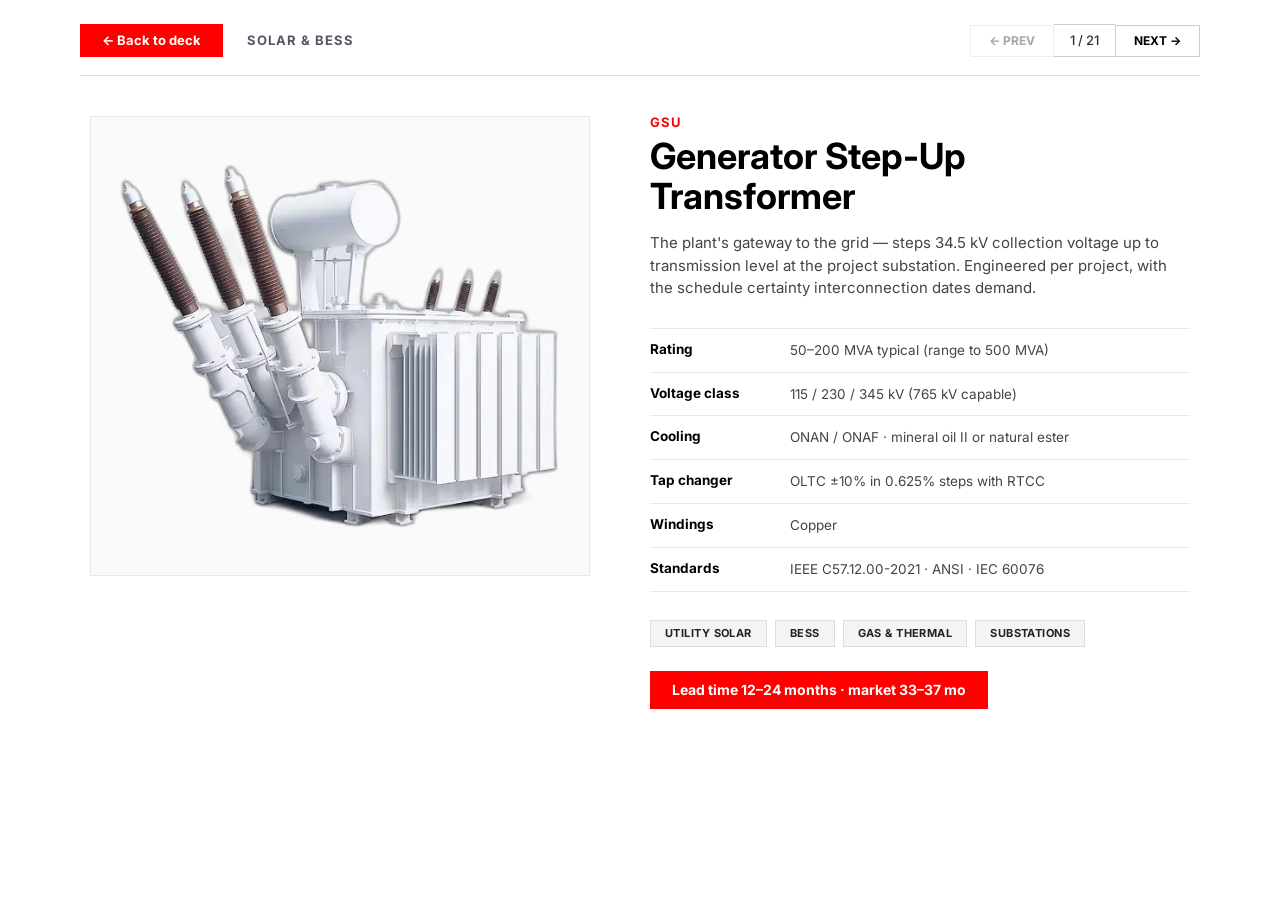
==== commit bccf180f: "final changes" ====
--- a/product.html
+++ b/product.html
@@ -57,6 +57,19 @@
       background: #d00000;
     }
 
+    .ps-header-left {
+      display: flex;
+      align-items: center;
+      gap: 24px;
+    }
+
+    .ps-category {
+      font: 700 13px/1 Inter, sans-serif;
+      letter-spacing: 0.08em;
+      color: #555566;
+      text-transform: uppercase;
+    }
+
     .ps-nav {
       display: flex;
       align-items: center;
@@ -64,8 +77,8 @@
     }
 
     .ps-nav-btn {
-      background: #f4f4f4;
-      border: 1px solid #ddd;
+      background: #fff;
+      border: 1px solid #ccc;
       padding: 9px 18px;
       font: 700 12px/1 Inter, sans-serif;
       cursor: pointer;
@@ -75,7 +88,7 @@
     }
 
     .ps-nav-btn:hover:not(:disabled) {
-      background: #e5e5e5;
+      background: #f5f5f5;
     }
 
     .ps-nav-btn:disabled {
@@ -84,8 +97,8 @@
     }
 
     .ps-counter {
-      border-top: 1px solid #ddd;
-      border-bottom: 1px solid #ddd;
+      border-top: 1px solid #ccc;
+      border-bottom: 1px solid #ccc;
       padding: 9px 16px;
       font: 500 13px/1 Inter, sans-serif;
       color: #333;
@@ -286,6 +299,14 @@
         margin-bottom: 20px;
       }
 
+      .ps-category {
+        display: none;
+      }
+
+      .ps-nav-top {
+        display: none;
+      }
+
       .ps-nav-bottom {
         display: flex;
         align-items: center;
@@ -302,7 +323,15 @@
 <body>
   <div class="product-standalone">
     <header class="ps-header">
-      <a class="ps-back" href="index.html">← Back to deck</a>
+      <div class="ps-header-left">
+        <a class="ps-back" href="index.html">← Back to deck</a>
+        <span class="ps-category" id="ps-category">SOLAR & BESS</span>
+      </div>
+      <nav class="ps-nav ps-nav-top">
+        <button class="ps-nav-btn" id="ps-prev">← Prev</button>
+        <span class="ps-counter" id="ps-counter">1 / 21</span>
+        <button class="ps-nav-btn" id="ps-next">Next →</button>
+      </nav>
     </header>
 
     <main class="ps-body">
@@ -643,6 +672,7 @@
         productIdx = 0;
       }
 
+      const psCategory = document.getElementById('ps-category');
       const psImage = document.getElementById('ps-image');
       const psCode = document.getElementById('ps-code');
       const psName = document.getElementById('ps-name');
@@ -661,6 +691,7 @@
         productIdx = idx;
         const p = PRODUCTS[idx];
         document.title = `${p.code} – ${p.name.replace('\n', ' ')} | Unimacts`;
+        if (psCategory) psCategory.textContent = p.category;
         const countStr = `${idx + 1} / ${PRODUCTS.length}`;
         if (psCounterTop) psCounterTop.textContent = countStr;
         if (psCounterBottom) psCounterBottom.textContent = countStr;
